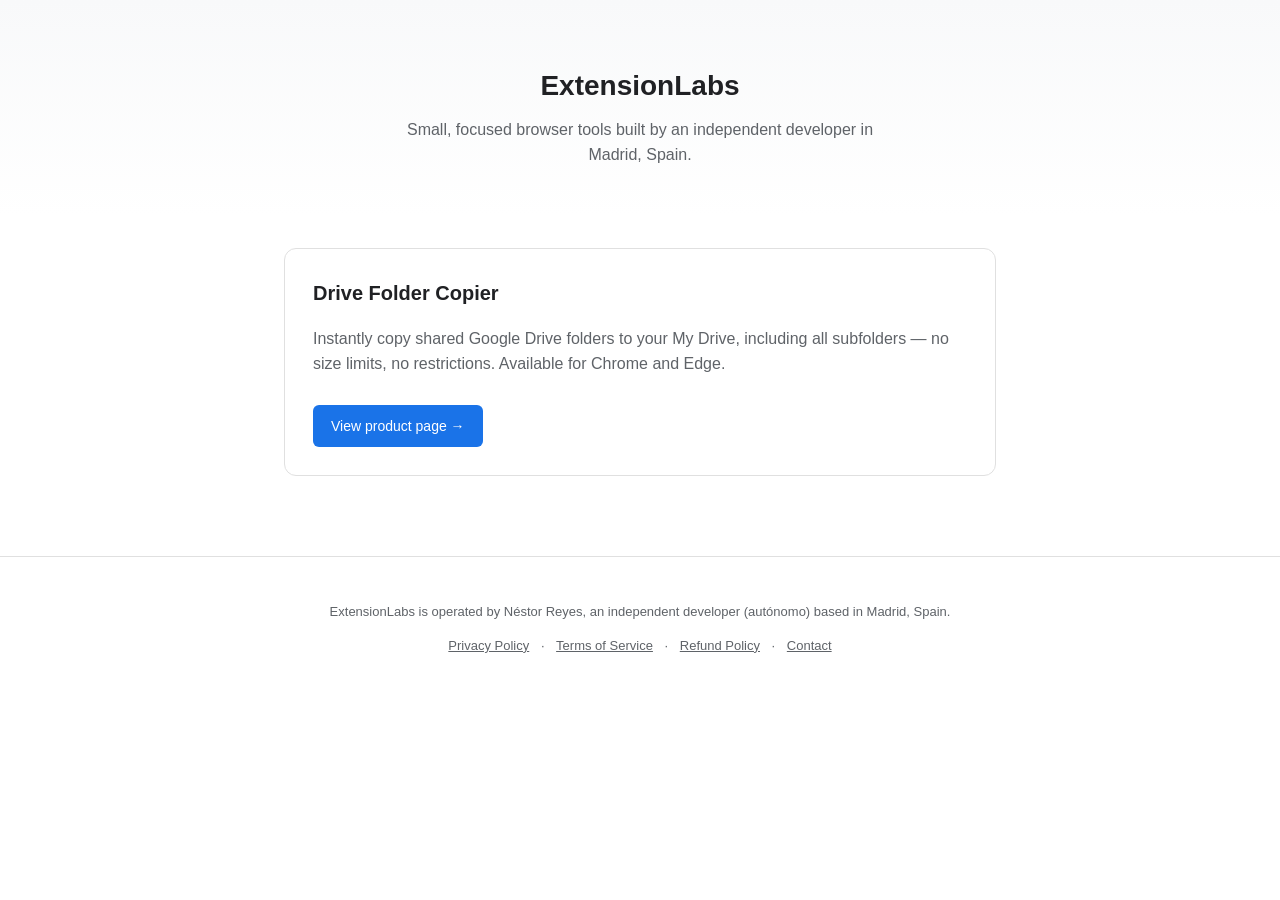
==== index.html @ 6da1bec6 "Paginas legales de extension Drive Folder Copier" ====
<!DOCTYPE html>
<html lang="en">
<head>
<meta charset="UTF-8" />
<meta name="viewport" content="width=device-width, initial-scale=1.0" />
<title>ExtensionLabs — Browser tools that just work</title>
<style>
  :root { --blue:#1a73e8; --text:#202124; --muted:#5f6368; --border:#e0e0e0; }
  * { box-sizing: border-box; }
  body { font-family: "Google Sans", Roboto, Arial, sans-serif; color: var(--text); margin: 0; line-height: 1.6; }
  header { padding: 64px 24px 48px; text-align: center; background: linear-gradient(180deg, #f8f9fa, #fff); }
  header h1 { font-size: 28px; margin: 0 0 8px; }
  header p { color: var(--muted); font-size: 16px; max-width: 480px; margin: 0 auto; }
  main { max-width: 760px; margin: 0 auto; padding: 0 24px 80px; }
  .product-card { border: 1px solid var(--border); border-radius: 12px; padding: 28px; margin-top: 32px; }
  .product-card h2 { margin-top: 0; font-size: 20px; }
  .product-card p { color: var(--muted); }
  .product-card a.cta { display: inline-block; margin-top: 12px; background: var(--blue); color: #fff; text-decoration: none; padding: 10px 18px; border-radius: 6px; font-size: 14px; }
  footer { border-top: 1px solid var(--border); padding: 32px 24px; text-align: center; font-size: 13px; color: var(--muted); }
  footer a { color: var(--muted); margin: 0 8px; }
</style>
</head>
<body>
  <header>
    <h1>ExtensionLabs</h1>
    <p>Small, focused browser tools built by an independent developer in Madrid, Spain.</p>
  </header>
  <main>
    <div class="product-card">
      <h2>Drive Folder Copier</h2>
      <p>Instantly copy shared Google Drive folders to your My Drive, including all subfolders — no size limits, no restrictions. Available for Chrome and Edge.</p>
      <a class="cta" href="/drive-folder-copier/">View product page →</a>
    </div>
  </main>
  <footer>
    <p>ExtensionLabs is operated by Néstor Reyes, an independent developer (autónomo) based in Madrid, Spain.</p>
    <p>
      <a href="/drive-folder-copier/privacy">Privacy Policy</a> ·
      <a href="/drive-folder-copier/terms">Terms of Service</a> ·
      <a href="/drive-folder-copier/refunds">Refund Policy</a> ·
      <a href="mailto:support@extensionlabs.online">Contact</a>
    </p>
  </footer>
</body>
</html>
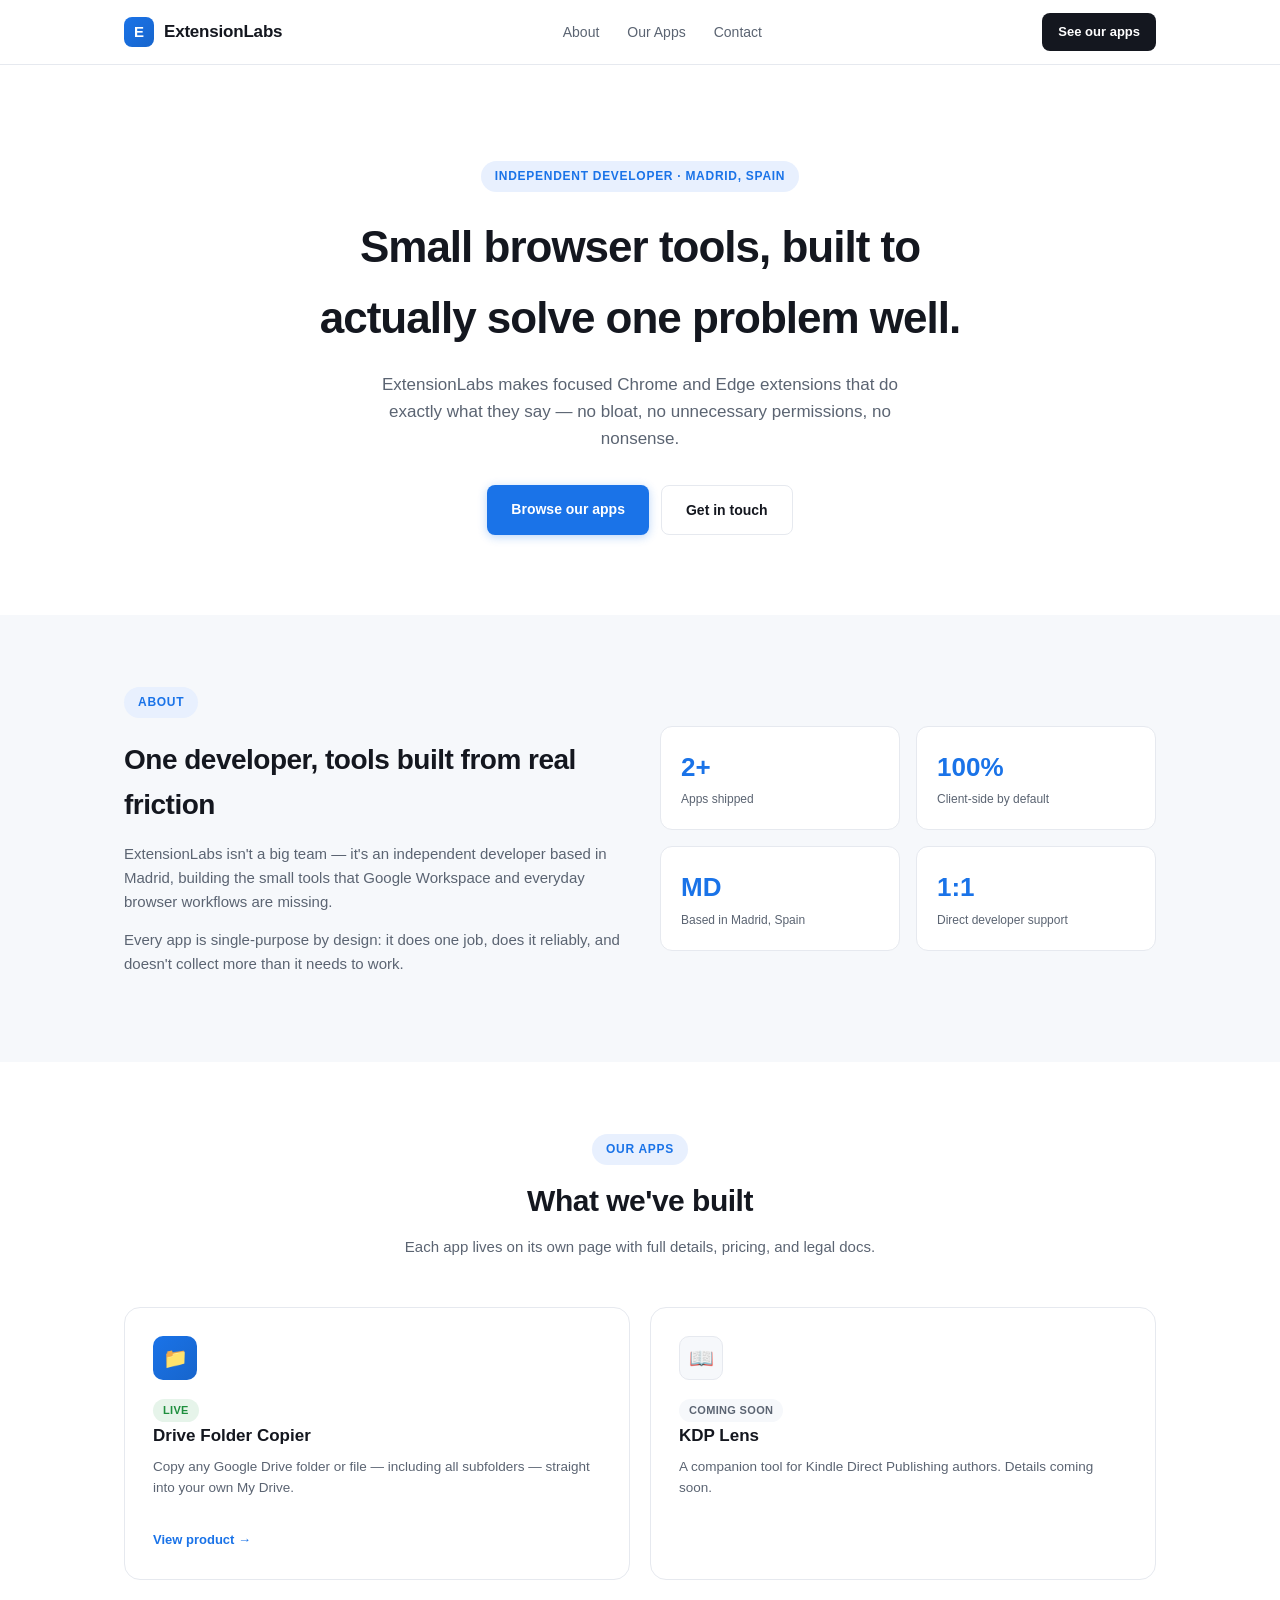
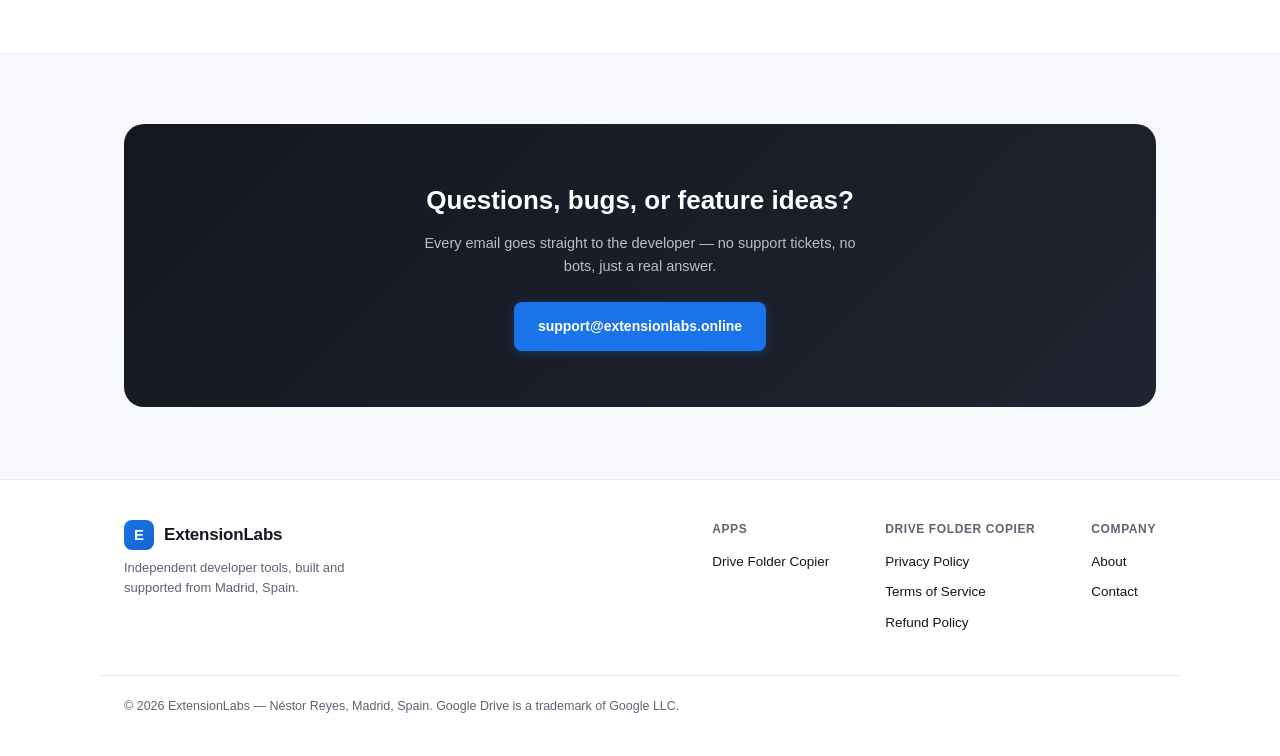
==== commit a532a3aa: "Version actualizada de la pagina web" ====
--- a/index.html
+++ b/index.html
@@ -3,43 +3,242 @@
 <head>
 <meta charset="UTF-8" />
 <meta name="viewport" content="width=device-width, initial-scale=1.0" />
-<title>ExtensionLabs — Browser tools that just work</title>
+<title>ExtensionLabs — Small tools, done right</title>
+<meta name="description" content="ExtensionLabs builds small, focused browser extensions and tools by an independent developer in Madrid, Spain." />
 <style>
-  :root { --blue:#1a73e8; --text:#202124; --muted:#5f6368; --border:#e0e0e0; }
-  * { box-sizing: border-box; }
-  body { font-family: "Google Sans", Roboto, Arial, sans-serif; color: var(--text); margin: 0; line-height: 1.6; }
-  header { padding: 64px 24px 48px; text-align: center; background: linear-gradient(180deg, #f8f9fa, #fff); }
-  header h1 { font-size: 28px; margin: 0 0 8px; }
-  header p { color: var(--muted); font-size: 16px; max-width: 480px; margin: 0 auto; }
-  main { max-width: 760px; margin: 0 auto; padding: 0 24px 80px; }
-  .product-card { border: 1px solid var(--border); border-radius: 12px; padding: 28px; margin-top: 32px; }
-  .product-card h2 { margin-top: 0; font-size: 20px; }
-  .product-card p { color: var(--muted); }
-  .product-card a.cta { display: inline-block; margin-top: 12px; background: var(--blue); color: #fff; text-decoration: none; padding: 10px 18px; border-radius: 6px; font-size: 14px; }
-  footer { border-top: 1px solid var(--border); padding: 32px 24px; text-align: center; font-size: 13px; color: var(--muted); }
-  footer a { color: var(--muted); margin: 0 8px; }
+  :root {
+    --blue: #1a73e8;
+    --blue-dark: #1765cc;
+    --ink: #14171f;
+    --muted: #5b6472;
+    --bg: #ffffff;
+    --bg-soft: #f6f8fb;
+    --border: #e6e9ef;
+  }
+  * { box-sizing: border-box; margin: 0; padding: 0; }
+  html { scroll-behavior: smooth; }
+  body {
+    font-family: "Google Sans", Roboto, Arial, sans-serif;
+    color: var(--ink);
+    background: var(--bg);
+    line-height: 1.6;
+  }
+  a { color: inherit; text-decoration: none; }
+  .wrap { max-width: 1080px; margin: 0 auto; padding: 0 24px; }
+
+  /* NAV */
+  nav {
+    position: sticky; top: 0; z-index: 20;
+    background: rgba(255,255,255,0.9);
+    backdrop-filter: blur(8px);
+    border-bottom: 1px solid var(--border);
+  }
+  nav .wrap { display: flex; align-items: center; justify-content: space-between; height: 64px; }
+  .brand { display: flex; align-items: center; gap: 10px; font-weight: 700; font-size: 17px; letter-spacing: -0.2px; }
+  .brand .mark {
+    width: 30px; height: 30px; border-radius: 8px;
+    background: linear-gradient(135deg, var(--blue), var(--blue-dark));
+    display: flex; align-items: center; justify-content: center;
+    color: #fff; font-size: 15px; font-weight: 800;
+  }
+  .nav-links { display: flex; gap: 28px; font-size: 14px; font-weight: 500; color: var(--muted); }
+  .nav-links a:hover { color: var(--ink); }
+  .nav-cta {
+    background: var(--ink); color: #fff; padding: 9px 16px; border-radius: 8px; font-size: 13px; font-weight: 600;
+  }
+
+  /* HERO */
+  .hero { padding: 96px 0 80px; text-align: center; }
+  .eyebrow {
+    display: inline-block; font-size: 12px; font-weight: 700; letter-spacing: 0.06em;
+    text-transform: uppercase; color: var(--blue); background: #e8f0fe;
+    padding: 6px 14px; border-radius: 999px; margin-bottom: 20px;
+  }
+  .hero h1 { font-size: 44px; font-weight: 800; letter-spacing: -1px; max-width: 680px; margin: 0 auto 18px; }
+  .hero p { font-size: 17px; color: var(--muted); max-width: 520px; margin: 0 auto 32px; }
+  .hero-ctas { display: flex; gap: 12px; justify-content: center; }
+  .btn-primary {
+    background: var(--blue); color: #fff; padding: 13px 24px; border-radius: 8px; font-weight: 600; font-size: 14px;
+    box-shadow: 0 2px 10px rgba(26,115,232,0.3);
+  }
+  .btn-secondary {
+    background: #fff; color: var(--ink); border: 1px solid var(--border); padding: 13px 24px; border-radius: 8px; font-weight: 600; font-size: 14px;
+  }
+
+  /* SECTION HEADER */
+  .section { padding: 72px 0; }
+  .section.soft { background: var(--bg-soft); }
+  .section-head { text-align: center; max-width: 560px; margin: 0 auto 48px; }
+  .section-head .eyebrow { margin-bottom: 12px; }
+  .section-head h2 { font-size: 30px; font-weight: 800; letter-spacing: -0.5px; margin-bottom: 10px; }
+  .section-head p { color: var(--muted); font-size: 15px; }
+
+  /* ABOUT */
+  .about-grid { display: grid; grid-template-columns: 1fr 1fr; gap: 40px; align-items: center; }
+  .about-grid h2 { font-size: 28px; font-weight: 800; letter-spacing: -0.5px; margin-bottom: 14px; }
+  .about-grid p { color: var(--muted); font-size: 15px; margin-bottom: 14px; }
+  .about-stats { display: grid; grid-template-columns: 1fr 1fr; gap: 16px; }
+  .stat { background: #fff; border: 1px solid var(--border); border-radius: 12px; padding: 20px; }
+  .stat .num { font-size: 26px; font-weight: 800; color: var(--blue); }
+  .stat .label { font-size: 12px; color: var(--muted); margin-top: 2px; }
+
+  /* APPS GRID */
+  .apps-grid { display: grid; grid-template-columns: repeat(2, 1fr); gap: 20px; }
+  .app-card {
+    background: #fff; border: 1px solid var(--border); border-radius: 16px; padding: 28px;
+    transition: box-shadow 0.15s ease, transform 0.15s ease;
+  }
+  .app-card:hover { box-shadow: 0 8px 24px rgba(20,23,31,0.08); transform: translateY(-2px); }
+  .app-icon {
+    width: 44px; height: 44px; border-radius: 10px; display: flex; align-items: center; justify-content: center;
+    font-size: 20px; margin-bottom: 16px;
+  }
+  .app-card.live .app-icon { background: linear-gradient(135deg, var(--blue), var(--blue-dark)); color: #fff; }
+  .app-card.soon .app-icon { background: var(--bg-soft); color: var(--muted); border: 1px solid var(--border); }
+  .app-card h3 { font-size: 17px; font-weight: 700; margin-bottom: 6px; }
+  .app-card p { color: var(--muted); font-size: 13.5px; margin-bottom: 16px; min-height: 44px; }
+  .app-card .tag {
+    display: inline-block; font-size: 11px; font-weight: 700; padding: 3px 10px; border-radius: 999px; letter-spacing: 0.03em;
+  }
+  .app-card.live .tag { background: #e6f4ea; color: #1e8e3e; }
+  .app-card.soon .tag { background: var(--bg-soft); color: var(--muted); }
+  .app-card .link { display: inline-block; margin-top: 14px; font-size: 13px; font-weight: 600; color: var(--blue); }
+
+  /* CONTACT */
+  .contact-box {
+    background: linear-gradient(135deg, var(--ink), #1f2430);
+    border-radius: 20px; padding: 56px 40px; text-align: center; color: #fff;
+  }
+  .contact-box h2 { font-size: 26px; font-weight: 800; margin-bottom: 10px; }
+  .contact-box p { color: #b9bfca; max-width: 440px; margin: 0 auto 24px; font-size: 14.5px; }
+  .contact-box .btn-primary { display: inline-block; }
+
+  /* FOOTER */
+  footer { border-top: 1px solid var(--border); padding: 40px 0; }
+  .footer-grid { display: flex; justify-content: space-between; align-items: flex-start; flex-wrap: wrap; gap: 24px; }
+  .footer-brand .brand { margin-bottom: 8px; }
+  .footer-brand p { color: var(--muted); font-size: 13px; max-width: 280px; }
+  .footer-cols { display: flex; gap: 56px; }
+  .footer-col h4 { font-size: 12px; text-transform: uppercase; letter-spacing: 0.05em; color: var(--muted); margin-bottom: 12px; }
+  .footer-col a { display: block; font-size: 13.5px; color: var(--ink); margin-bottom: 9px; }
+  .footer-col a:hover { color: var(--blue); }
+  .footer-bottom { margin-top: 32px; padding-top: 20px; border-top: 1px solid var(--border); font-size: 12.5px; color: var(--muted); }
+
+  @media (max-width: 720px) {
+    .hero h1 { font-size: 32px; }
+    .about-grid, .apps-grid { grid-template-columns: 1fr; }
+    .nav-links { display: none; }
+    .footer-grid { flex-direction: column; }
+    .footer-cols { gap: 32px; }
+  }
 </style>
 </head>
 <body>
-  <header>
-    <h1>ExtensionLabs</h1>
-    <p>Small, focused browser tools built by an independent developer in Madrid, Spain.</p>
-  </header>
-  <main>
-    <div class="product-card">
-      <h2>Drive Folder Copier</h2>
-      <p>Instantly copy shared Google Drive folders to your My Drive, including all subfolders — no size limits, no restrictions. Available for Chrome and Edge.</p>
-      <a class="cta" href="/drive-folder-copier/">View product page →</a>
-    </div>
-  </main>
-  <footer>
-    <p>ExtensionLabs is operated by Néstor Reyes, an independent developer (autónomo) based in Madrid, Spain.</p>
-    <p>
-      <a href="/drive-folder-copier/privacy">Privacy Policy</a> ·
-      <a href="/drive-folder-copier/terms">Terms of Service</a> ·
-      <a href="/drive-folder-copier/refunds">Refund Policy</a> ·
-      <a href="mailto:support@extensionlabs.online">Contact</a>
-    </p>
-  </footer>
+
+<nav>
+  <div class="wrap">
+    <a class="brand" href="/"><span class="mark">E</span>ExtensionLabs</a>
+    <div class="nav-links">
+      <a href="#about">About</a>
+      <a href="#apps">Our Apps</a>
+      <a href="#contact">Contact</a>
+    </div>
+    <a class="nav-cta" href="#apps">See our apps</a>
+  </div>
+</nav>
+
+<section class="hero">
+  <div class="wrap">
+    <span class="eyebrow">Independent developer · Madrid, Spain</span>
+    <h1>Small browser tools, built to actually solve one problem well.</h1>
+    <p>ExtensionLabs makes focused Chrome and Edge extensions that do exactly what they say — no bloat, no unnecessary permissions, no nonsense.</p>
+    <div class="hero-ctas">
+      <a class="btn-primary" href="#apps">Browse our apps</a>
+      <a class="btn-secondary" href="#contact">Get in touch</a>
+    </div>
+  </div>
+</section>
+
+<section class="section soft" id="about">
+  <div class="wrap about-grid">
+    <div>
+      <span class="eyebrow">About</span>
+      <h2>One developer, tools built from real friction</h2>
+      <p>ExtensionLabs isn't a big team — it's an independent developer based in Madrid, building the small tools that Google Workspace and everyday browser workflows are missing.</p>
+      <p>Every app is single-purpose by design: it does one job, does it reliably, and doesn't collect more than it needs to work.</p>
+    </div>
+    <div class="about-stats">
+      <div class="stat"><div class="num">2+</div><div class="label">Apps shipped</div></div>
+      <div class="stat"><div class="num">100%</div><div class="label">Client-side by default</div></div>
+      <div class="stat"><div class="num">MD</div><div class="label">Based in Madrid, Spain</div></div>
+      <div class="stat"><div class="num">1:1</div><div class="label">Direct developer support</div></div>
+    </div>
+  </div>
+</section>
+
+<section class="section" id="apps">
+  <div class="wrap">
+    <div class="section-head">
+      <span class="eyebrow">Our Apps</span>
+      <h2>What we've built</h2>
+      <p>Each app lives on its own page with full details, pricing, and legal docs.</p>
+    </div>
+    <div class="apps-grid">
+      <a class="app-card live" href="/drive-folder-copier/">
+        <div class="app-icon">📁</div>
+        <span class="tag">LIVE</span>
+        <h3>Drive Folder Copier</h3>
+        <p>Copy any Google Drive folder or file — including all subfolders — straight into your own My Drive.</p>
+        <span class="link">View product →</span>
+      </a>
+      <div class="app-card soon">
+        <div class="app-icon">📖</div>
+        <span class="tag">COMING SOON</span>
+        <h3>KDP Lens</h3>
+        <p>A companion tool for Kindle Direct Publishing authors. Details coming soon.</p>
+      </div>
+    </div>
+  </div>
+</section>
+
+<section class="section soft" id="contact">
+  <div class="wrap">
+    <div class="contact-box">
+      <h2>Questions, bugs, or feature ideas?</h2>
+      <p>Every email goes straight to the developer — no support tickets, no bots, just a real answer.</p>
+      <a class="btn-primary" href="mailto:support@extensionlabs.online">support@extensionlabs.online</a>
+    </div>
+  </div>
+</section>
+
+<footer>
+  <div class="wrap footer-grid">
+    <div class="footer-brand">
+      <a class="brand" href="/"><span class="mark">E</span>ExtensionLabs</a>
+      <p>Independent developer tools, built and supported from Madrid, Spain.</p>
+    </div>
+    <div class="footer-cols">
+      <div class="footer-col">
+        <h4>Apps</h4>
+        <a href="/drive-folder-copier/">Drive Folder Copier</a>
+      </div>
+      <div class="footer-col">
+        <h4>Drive Folder Copier</h4>
+        <a href="/drive-folder-copier/legal-pages/privacy.html">Privacy Policy</a>
+        <a href="/drive-folder-copier/legal-pages/terms.html">Terms of Service</a>
+        <a href="/drive-folder-copier/legal-pages/refunds.html">Refund Policy</a>
+      </div>
+      <div class="footer-col">
+        <h4>Company</h4>
+        <a href="#about">About</a>
+        <a href="mailto:support@extensionlabs.online">Contact</a>
+      </div>
+    </div>
+  </div>
+  <div class="wrap footer-bottom">
+    © 2026 ExtensionLabs — Néstor Reyes, Madrid, Spain. Google Drive is a trademark of Google LLC.
+  </div>
+</footer>
+
 </body>
 </html>
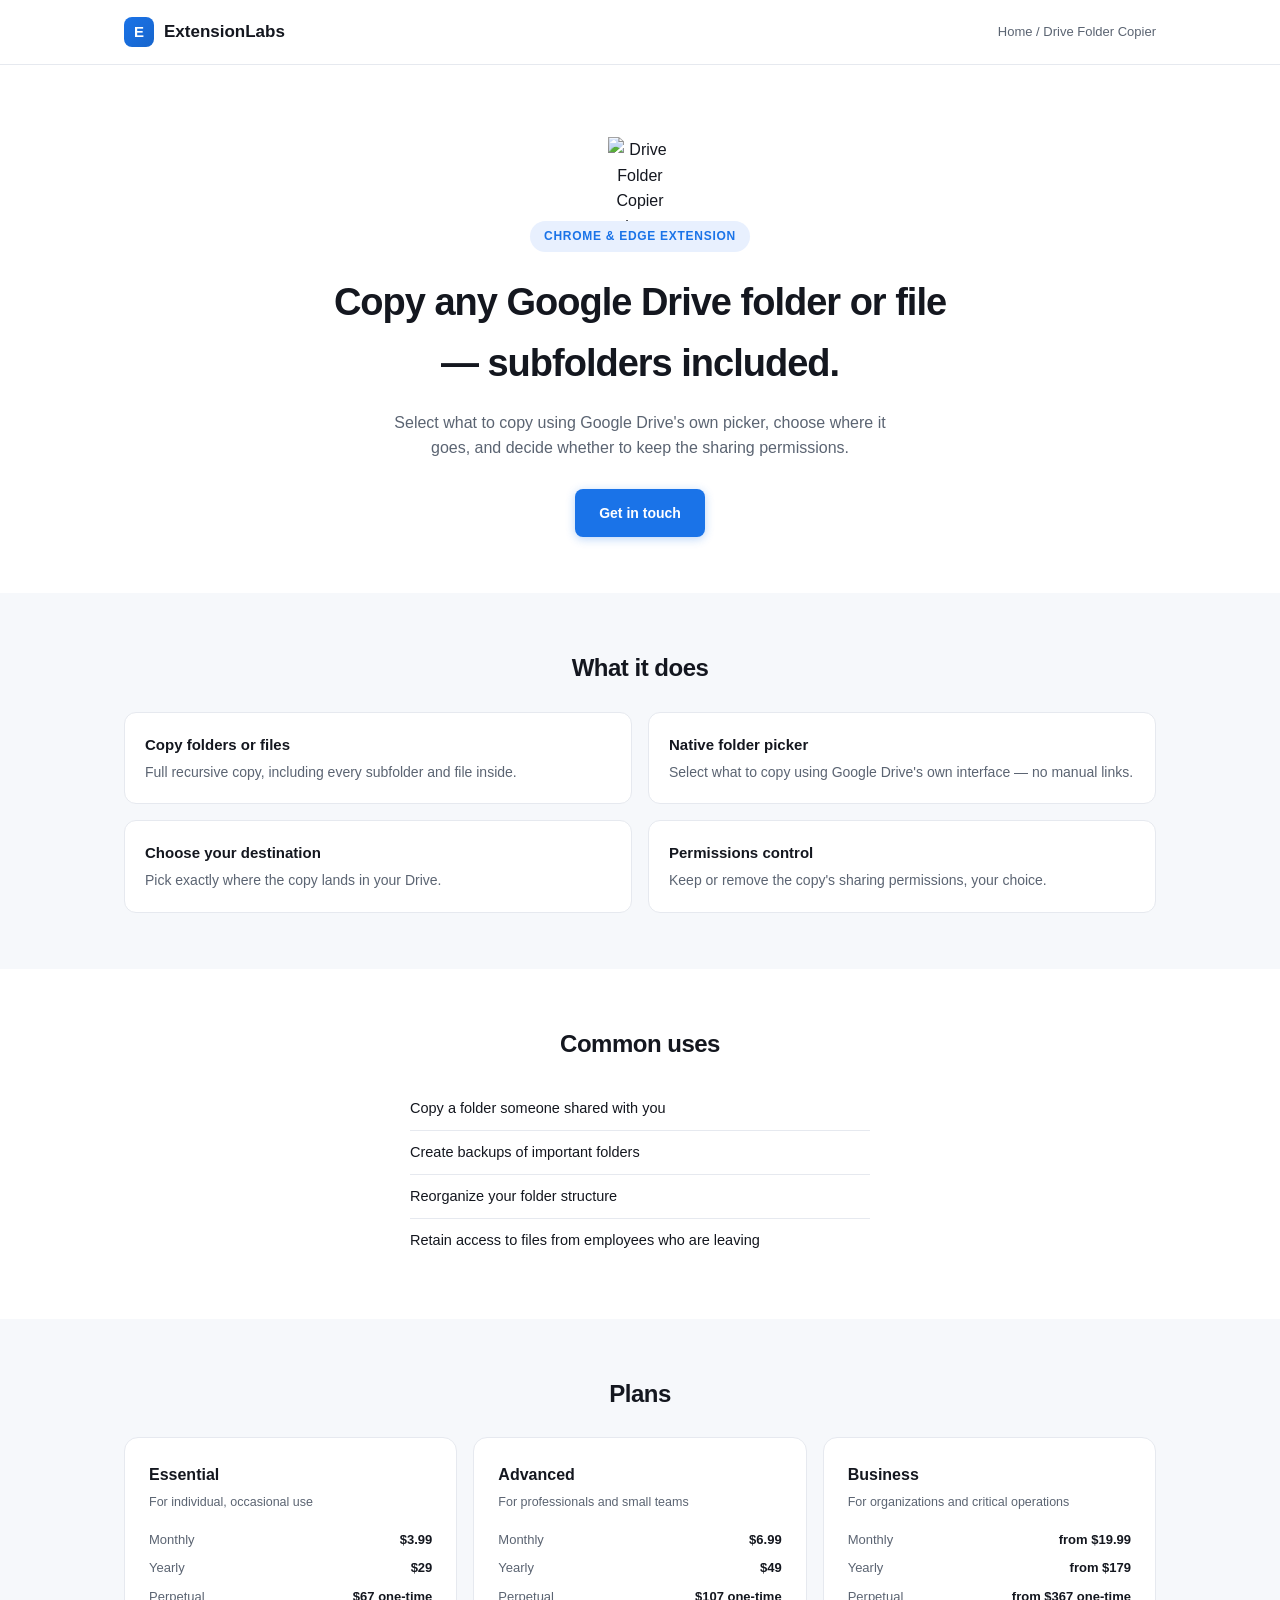
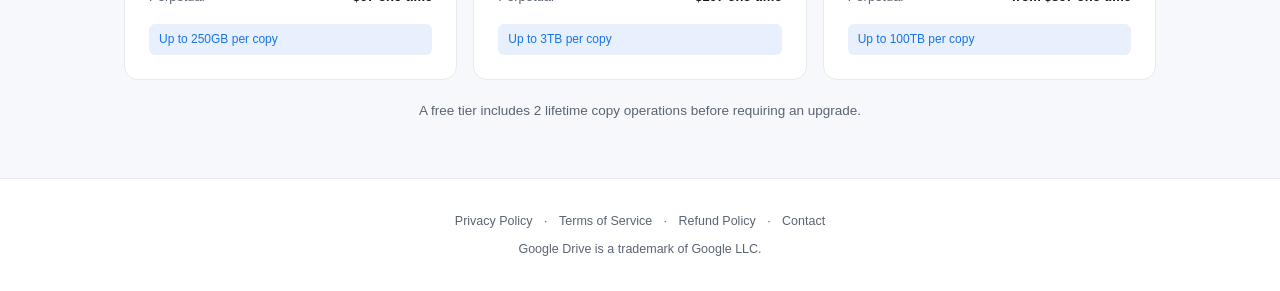
==== commit a0a840b3: "Add files via upload" ====
--- a/index.html
+++ b/index.html
@@ -3,134 +3,51 @@
 <head>
 <meta charset="UTF-8" />
 <meta name="viewport" content="width=device-width, initial-scale=1.0" />
-<title>ExtensionLabs — Small tools, done right</title>
-<meta name="description" content="ExtensionLabs builds small, focused browser extensions and tools by an independent developer in Madrid, Spain." />
+<title>Drive Folder Copier — ExtensionLabs</title>
+<meta name="description" content="Copy any Google Drive folder or file, including all subfolders, directly into your own My Drive." />
+<link rel="icon" type="image/png" href="https://res.cloudinary.com/dbzl75u3h/image/upload/v1786389862/icon512_z0b4hg.png" />
 <style>
-  :root {
-    --blue: #1a73e8;
-    --blue-dark: #1765cc;
-    --ink: #14171f;
-    --muted: #5b6472;
-    --bg: #ffffff;
-    --bg-soft: #f6f8fb;
-    --border: #e6e9ef;
-  }
+  :root { --blue:#1a73e8; --blue-dark:#1765cc; --ink:#14171f; --muted:#5b6472; --bg:#fff; --bg-soft:#f6f8fb; --border:#e6e9ef; }
   * { box-sizing: border-box; margin: 0; padding: 0; }
-  html { scroll-behavior: smooth; }
-  body {
-    font-family: "Google Sans", Roboto, Arial, sans-serif;
-    color: var(--ink);
-    background: var(--bg);
-    line-height: 1.6;
-  }
+  body { font-family: "Google Sans", Roboto, Arial, sans-serif; color: var(--ink); line-height: 1.6; }
   a { color: inherit; text-decoration: none; }
   .wrap { max-width: 1080px; margin: 0 auto; padding: 0 24px; }
-
-  /* NAV */
-  nav {
-    position: sticky; top: 0; z-index: 20;
-    background: rgba(255,255,255,0.9);
-    backdrop-filter: blur(8px);
-    border-bottom: 1px solid var(--border);
-  }
+  nav { position: sticky; top: 0; z-index: 20; background: rgba(255,255,255,0.92); backdrop-filter: blur(8px); border-bottom: 1px solid var(--border); }
   nav .wrap { display: flex; align-items: center; justify-content: space-between; height: 64px; }
-  .brand { display: flex; align-items: center; gap: 10px; font-weight: 700; font-size: 17px; letter-spacing: -0.2px; }
-  .brand .mark {
-    width: 30px; height: 30px; border-radius: 8px;
-    background: linear-gradient(135deg, var(--blue), var(--blue-dark));
-    display: flex; align-items: center; justify-content: center;
-    color: #fff; font-size: 15px; font-weight: 800;
-  }
-  .nav-links { display: flex; gap: 28px; font-size: 14px; font-weight: 500; color: var(--muted); }
-  .nav-links a:hover { color: var(--ink); }
-  .nav-cta {
-    background: var(--ink); color: #fff; padding: 9px 16px; border-radius: 8px; font-size: 13px; font-weight: 600;
-  }
-
-  /* HERO */
-  .hero { padding: 96px 0 80px; text-align: center; }
-  .eyebrow {
-    display: inline-block; font-size: 12px; font-weight: 700; letter-spacing: 0.06em;
-    text-transform: uppercase; color: var(--blue); background: #e8f0fe;
-    padding: 6px 14px; border-radius: 999px; margin-bottom: 20px;
-  }
-  .hero h1 { font-size: 44px; font-weight: 800; letter-spacing: -1px; max-width: 680px; margin: 0 auto 18px; }
-  .hero p { font-size: 17px; color: var(--muted); max-width: 520px; margin: 0 auto 32px; }
-  .hero-ctas { display: flex; gap: 12px; justify-content: center; }
-  .btn-primary {
-    background: var(--blue); color: #fff; padding: 13px 24px; border-radius: 8px; font-weight: 600; font-size: 14px;
-    box-shadow: 0 2px 10px rgba(26,115,232,0.3);
-  }
-  .btn-secondary {
-    background: #fff; color: var(--ink); border: 1px solid var(--border); padding: 13px 24px; border-radius: 8px; font-weight: 600; font-size: 14px;
-  }
-
-  /* SECTION HEADER */
-  .section { padding: 72px 0; }
+  .brand { display: flex; align-items: center; gap: 10px; font-weight: 700; font-size: 17px; }
+  .brand .mark { width: 30px; height: 30px; border-radius: 8px; background: linear-gradient(135deg, var(--blue), var(--blue-dark)); display: flex; align-items: center; justify-content: center; color: #fff; font-size: 15px; font-weight: 800; }
+  .crumb { font-size: 13px; color: var(--muted); }
+  .hero { padding: 72px 0 56px; text-align: center; }
+  .hero-icon { width: 64px; height: 64px; margin: 0 auto 20px; }
+  .hero-icon img { width: 100%; height: 100%; object-fit: contain; }
+  .eyebrow { display: inline-block; font-size: 12px; font-weight: 700; letter-spacing: 0.06em; text-transform: uppercase; color: var(--blue); background: #e8f0fe; padding: 6px 14px; border-radius: 999px; margin-bottom: 20px; }
+  .hero h1 { font-size: 38px; font-weight: 800; letter-spacing: -1px; max-width: 620px; margin: 0 auto 16px; }
+  .hero p { font-size: 16px; color: var(--muted); max-width: 500px; margin: 0 auto 28px; }
+  .btn-primary { background: var(--blue); color: #fff; padding: 13px 24px; border-radius: 8px; font-weight: 600; font-size: 14px; display: inline-block; box-shadow: 0 2px 10px rgba(26,115,232,0.3); }
+  .section { padding: 56px 0; }
   .section.soft { background: var(--bg-soft); }
-  .section-head { text-align: center; max-width: 560px; margin: 0 auto 48px; }
-  .section-head .eyebrow { margin-bottom: 12px; }
-  .section-head h2 { font-size: 30px; font-weight: 800; letter-spacing: -0.5px; margin-bottom: 10px; }
-  .section-head p { color: var(--muted); font-size: 15px; }
-
-  /* ABOUT */
-  .about-grid { display: grid; grid-template-columns: 1fr 1fr; gap: 40px; align-items: center; }
-  .about-grid h2 { font-size: 28px; font-weight: 800; letter-spacing: -0.5px; margin-bottom: 14px; }
-  .about-grid p { color: var(--muted); font-size: 15px; margin-bottom: 14px; }
-  .about-stats { display: grid; grid-template-columns: 1fr 1fr; gap: 16px; }
-  .stat { background: #fff; border: 1px solid var(--border); border-radius: 12px; padding: 20px; }
-  .stat .num { font-size: 26px; font-weight: 800; color: var(--blue); }
-  .stat .label { font-size: 12px; color: var(--muted); margin-top: 2px; }
-
-  /* APPS GRID */
-  .apps-grid { display: grid; grid-template-columns: repeat(2, 1fr); gap: 20px; }
-  .app-card {
-    background: #fff; border: 1px solid var(--border); border-radius: 16px; padding: 28px;
-    transition: box-shadow 0.15s ease, transform 0.15s ease;
-  }
-  .app-card:hover { box-shadow: 0 8px 24px rgba(20,23,31,0.08); transform: translateY(-2px); }
-  .app-icon {
-    width: 44px; height: 44px; border-radius: 10px; display: flex; align-items: center; justify-content: center;
-    font-size: 20px; margin-bottom: 16px;
-  }
-  .app-card.live .app-icon { background: linear-gradient(135deg, var(--blue), var(--blue-dark)); color: #fff; }
-  .app-card.soon .app-icon { background: var(--bg-soft); color: var(--muted); border: 1px solid var(--border); }
-  .app-card h3 { font-size: 17px; font-weight: 700; margin-bottom: 6px; }
-  .app-card p { color: var(--muted); font-size: 13.5px; margin-bottom: 16px; min-height: 44px; }
-  .app-card .tag {
-    display: inline-block; font-size: 11px; font-weight: 700; padding: 3px 10px; border-radius: 999px; letter-spacing: 0.03em;
-  }
-  .app-card.live .tag { background: #e6f4ea; color: #1e8e3e; }
-  .app-card.soon .tag { background: var(--bg-soft); color: var(--muted); }
-  .app-card .link { display: inline-block; margin-top: 14px; font-size: 13px; font-weight: 600; color: var(--blue); }
-
-  /* CONTACT */
-  .contact-box {
-    background: linear-gradient(135deg, var(--ink), #1f2430);
-    border-radius: 20px; padding: 56px 40px; text-align: center; color: #fff;
-  }
-  .contact-box h2 { font-size: 26px; font-weight: 800; margin-bottom: 10px; }
-  .contact-box p { color: #b9bfca; max-width: 440px; margin: 0 auto 24px; font-size: 14.5px; }
-  .contact-box .btn-primary { display: inline-block; }
-
-  /* FOOTER */
-  footer { border-top: 1px solid var(--border); padding: 40px 0; }
-  .footer-grid { display: flex; justify-content: space-between; align-items: flex-start; flex-wrap: wrap; gap: 24px; }
-  .footer-brand .brand { margin-bottom: 8px; }
-  .footer-brand p { color: var(--muted); font-size: 13px; max-width: 280px; }
-  .footer-cols { display: flex; gap: 56px; }
-  .footer-col h4 { font-size: 12px; text-transform: uppercase; letter-spacing: 0.05em; color: var(--muted); margin-bottom: 12px; }
-  .footer-col a { display: block; font-size: 13.5px; color: var(--ink); margin-bottom: 9px; }
-  .footer-col a:hover { color: var(--blue); }
-  .footer-bottom { margin-top: 32px; padding-top: 20px; border-top: 1px solid var(--border); font-size: 12.5px; color: var(--muted); }
-
-  @media (max-width: 720px) {
-    .hero h1 { font-size: 32px; }
-    .about-grid, .apps-grid { grid-template-columns: 1fr; }
-    .nav-links { display: none; }
-    .footer-grid { flex-direction: column; }
-    .footer-cols { gap: 32px; }
-  }
+  .section h2 { font-size: 24px; font-weight: 800; letter-spacing: -0.5px; margin-bottom: 24px; text-align: center; }
+  .feature-grid { display: grid; grid-template-columns: repeat(2, 1fr); gap: 16px; }
+  .feature { background: #fff; border: 1px solid var(--border); border-radius: 12px; padding: 20px; font-size: 14px; }
+  .feature strong { display: block; margin-bottom: 4px; font-size: 15px; }
+  .feature span { color: var(--muted); }
+  .use-list { max-width: 460px; margin: 0 auto; list-style: none; }
+  .use-list li { padding: 10px 0; border-bottom: 1px solid var(--border); font-size: 14.5px; }
+  .use-list li:last-child { border-bottom: none; }
+  .plans { display: grid; grid-template-columns: repeat(3, 1fr); gap: 16px; }
+  .plan { background: #fff; border: 1px solid var(--border); border-radius: 14px; padding: 24px; }
+  .plan h3 { font-size: 16px; font-weight: 700; margin-bottom: 4px; }
+  .plan .who { font-size: 12.5px; color: var(--muted); margin-bottom: 14px; }
+  .plan .prices { font-size: 13px; margin-bottom: 12px; }
+  .plan .prices div { padding: 4px 0; display: flex; justify-content: space-between; }
+  .plan .prices span:first-child { color: var(--muted); }
+  .plan .prices span:last-child { font-weight: 600; }
+  .plan .limit { font-size: 12px; color: var(--blue); background: #e8f0fe; padding: 6px 10px; border-radius: 6px; }
+  .free-note { text-align: center; font-size: 13.5px; color: var(--muted); margin-top: 20px; }
+  footer { border-top: 1px solid var(--border); padding: 32px 0; text-align: center; font-size: 12.5px; color: var(--muted); }
+  footer a { color: var(--muted); margin: 0 8px; }
+  footer a:hover { color: var(--blue); }
+  @media (max-width: 720px) { .feature-grid, .plans { grid-template-columns: 1fr; } .hero h1 { font-size: 28px; } }
 </style>
 </head>
 <body>
@@ -138,106 +55,91 @@
 <nav>
   <div class="wrap">
     <a class="brand" href="/"><span class="mark">E</span>ExtensionLabs</a>
-    <div class="nav-links">
-      <a href="#about">About</a>
-      <a href="#apps">Our Apps</a>
-      <a href="#contact">Contact</a>
-    </div>
-    <a class="nav-cta" href="#apps">See our apps</a>
+    <span class="crumb"><a href="/">Home</a> / Drive Folder Copier</span>
   </div>
 </nav>
 
 <section class="hero">
   <div class="wrap">
-    <span class="eyebrow">Independent developer · Madrid, Spain</span>
-    <h1>Small browser tools, built to actually solve one problem well.</h1>
-    <p>ExtensionLabs makes focused Chrome and Edge extensions that do exactly what they say — no bloat, no unnecessary permissions, no nonsense.</p>
-    <div class="hero-ctas">
-      <a class="btn-primary" href="#apps">Browse our apps</a>
-      <a class="btn-secondary" href="#contact">Get in touch</a>
+    <div class="hero-icon"><img src="https://res.cloudinary.com/dbzl75u3h/image/upload/v1786389862/icon512_z0b4hg.png" alt="Drive Folder Copier icon" /></div>
+    <span class="eyebrow">Chrome & Edge extension</span>
+    <h1>Copy any Google Drive folder or file — subfolders included.</h1>
+    <p>Select what to copy using Google Drive's own picker, choose where it goes, and decide whether to keep the sharing permissions.</p>
+    <a class="btn-primary" href="mailto:support@extensionlabs.online">Get in touch</a>
+  </div>
+</section>
+
+<section class="section soft">
+  <div class="wrap">
+    <h2>What it does</h2>
+    <div class="feature-grid">
+      <div class="feature"><strong>Copy folders or files</strong><span>Full recursive copy, including every subfolder and file inside.</span></div>
+      <div class="feature"><strong>Native folder picker</strong><span>Select what to copy using Google Drive's own interface — no manual links.</span></div>
+      <div class="feature"><strong>Choose your destination</strong><span>Pick exactly where the copy lands in your Drive.</span></div>
+      <div class="feature"><strong>Permissions control</strong><span>Keep or remove the copy's sharing permissions, your choice.</span></div>
     </div>
   </div>
 </section>
 
-<section class="section soft" id="about">
-  <div class="wrap about-grid">
-    <div>
-      <span class="eyebrow">About</span>
-      <h2>One developer, tools built from real friction</h2>
-      <p>ExtensionLabs isn't a big team — it's an independent developer based in Madrid, building the small tools that Google Workspace and everyday browser workflows are missing.</p>
-      <p>Every app is single-purpose by design: it does one job, does it reliably, and doesn't collect more than it needs to work.</p>
-    </div>
-    <div class="about-stats">
-      <div class="stat"><div class="num">2+</div><div class="label">Apps shipped</div></div>
-      <div class="stat"><div class="num">100%</div><div class="label">Client-side by default</div></div>
-      <div class="stat"><div class="num">MD</div><div class="label">Based in Madrid, Spain</div></div>
-      <div class="stat"><div class="num">1:1</div><div class="label">Direct developer support</div></div>
-    </div>
+<section class="section">
+  <div class="wrap">
+    <h2>Common uses</h2>
+    <ul class="use-list">
+      <li>Copy a folder someone shared with you</li>
+      <li>Create backups of important folders</li>
+      <li>Reorganize your folder structure</li>
+      <li>Retain access to files from employees who are leaving</li>
+    </ul>
   </div>
 </section>
 
-<section class="section" id="apps">
+<section class="section soft">
   <div class="wrap">
-    <div class="section-head">
-      <span class="eyebrow">Our Apps</span>
-      <h2>What we've built</h2>
-      <p>Each app lives on its own page with full details, pricing, and legal docs.</p>
-    </div>
-    <div class="apps-grid">
-      <a class="app-card live" href="/drive-folder-copier/">
-        <div class="app-icon">📁</div>
-        <span class="tag">LIVE</span>
-        <h3>Drive Folder Copier</h3>
-        <p>Copy any Google Drive folder or file — including all subfolders — straight into your own My Drive.</p>
-        <span class="link">View product →</span>
-      </a>
-      <div class="app-card soon">
-        <div class="app-icon">📖</div>
-        <span class="tag">COMING SOON</span>
-        <h3>KDP Lens</h3>
-        <p>A companion tool for Kindle Direct Publishing authors. Details coming soon.</p>
+    <h2>Plans</h2>
+    <div class="plans">
+      <div class="plan">
+        <h3>Essential</h3>
+        <div class="who">For individual, occasional use</div>
+        <div class="prices">
+          <div><span>Monthly</span><span>$3.99</span></div>
+          <div><span>Yearly</span><span>$29</span></div>
+          <div><span>Perpetual</span><span>$67 one-time</span></div>
+        </div>
+        <div class="limit">Up to 250GB per copy</div>
+      </div>
+      <div class="plan">
+        <h3>Advanced</h3>
+        <div class="who">For professionals and small teams</div>
+        <div class="prices">
+          <div><span>Monthly</span><span>$6.99</span></div>
+          <div><span>Yearly</span><span>$49</span></div>
+          <div><span>Perpetual</span><span>$107 one-time</span></div>
+        </div>
+        <div class="limit">Up to 3TB per copy</div>
+      </div>
+      <div class="plan">
+        <h3>Business</h3>
+        <div class="who">For organizations and critical operations</div>
+        <div class="prices">
+          <div><span>Monthly</span><span>from $19.99</span></div>
+          <div><span>Yearly</span><span>from $179</span></div>
+          <div><span>Perpetual</span><span>from $367 one-time</span></div>
+        </div>
+        <div class="limit">Up to 100TB per copy</div>
       </div>
     </div>
-  </div>
-</section>
-
-<section class="section soft" id="contact">
-  <div class="wrap">
-    <div class="contact-box">
-      <h2>Questions, bugs, or feature ideas?</h2>
-      <p>Every email goes straight to the developer — no support tickets, no bots, just a real answer.</p>
-      <a class="btn-primary" href="mailto:support@extensionlabs.online">support@extensionlabs.online</a>
-    </div>
+    <p class="free-note">A free tier includes 2 lifetime copy operations before requiring an upgrade.</p>
   </div>
 </section>
 
 <footer>
-  <div class="wrap footer-grid">
-    <div class="footer-brand">
-      <a class="brand" href="/"><span class="mark">E</span>ExtensionLabs</a>
-      <p>Independent developer tools, built and supported from Madrid, Spain.</p>
-    </div>
-    <div class="footer-cols">
-      <div class="footer-col">
-        <h4>Apps</h4>
-        <a href="/drive-folder-copier/">Drive Folder Copier</a>
-      </div>
-      <div class="footer-col">
-        <h4>Drive Folder Copier</h4>
-        <a href="/drive-folder-copier/legal-pages/privacy.html">Privacy Policy</a>
-        <a href="/drive-folder-copier/legal-pages/terms.html">Terms of Service</a>
-        <a href="/drive-folder-copier/legal-pages/refunds.html">Refund Policy</a>
-      </div>
-      <div class="footer-col">
-        <h4>Company</h4>
-        <a href="#about">About</a>
-        <a href="mailto:support@extensionlabs.online">Contact</a>
-      </div>
-    </div>
-  </div>
-  <div class="wrap footer-bottom">
-    © 2026 ExtensionLabs — Néstor Reyes, Madrid, Spain. Google Drive is a trademark of Google LLC.
-  </div>
+  <p>
+    <a href="legal-pages/privacy.html">Privacy Policy</a> ·
+    <a href="legal-pages/terms.html">Terms of Service</a> ·
+    <a href="legal-pages/refunds.html">Refund Policy</a> ·
+    <a href="mailto:support@extensionlabs.online">Contact</a>
+  </p>
+  <p style="margin-top:8px;">Google Drive is a trademark of Google LLC.</p>
 </footer>
 
 </body>
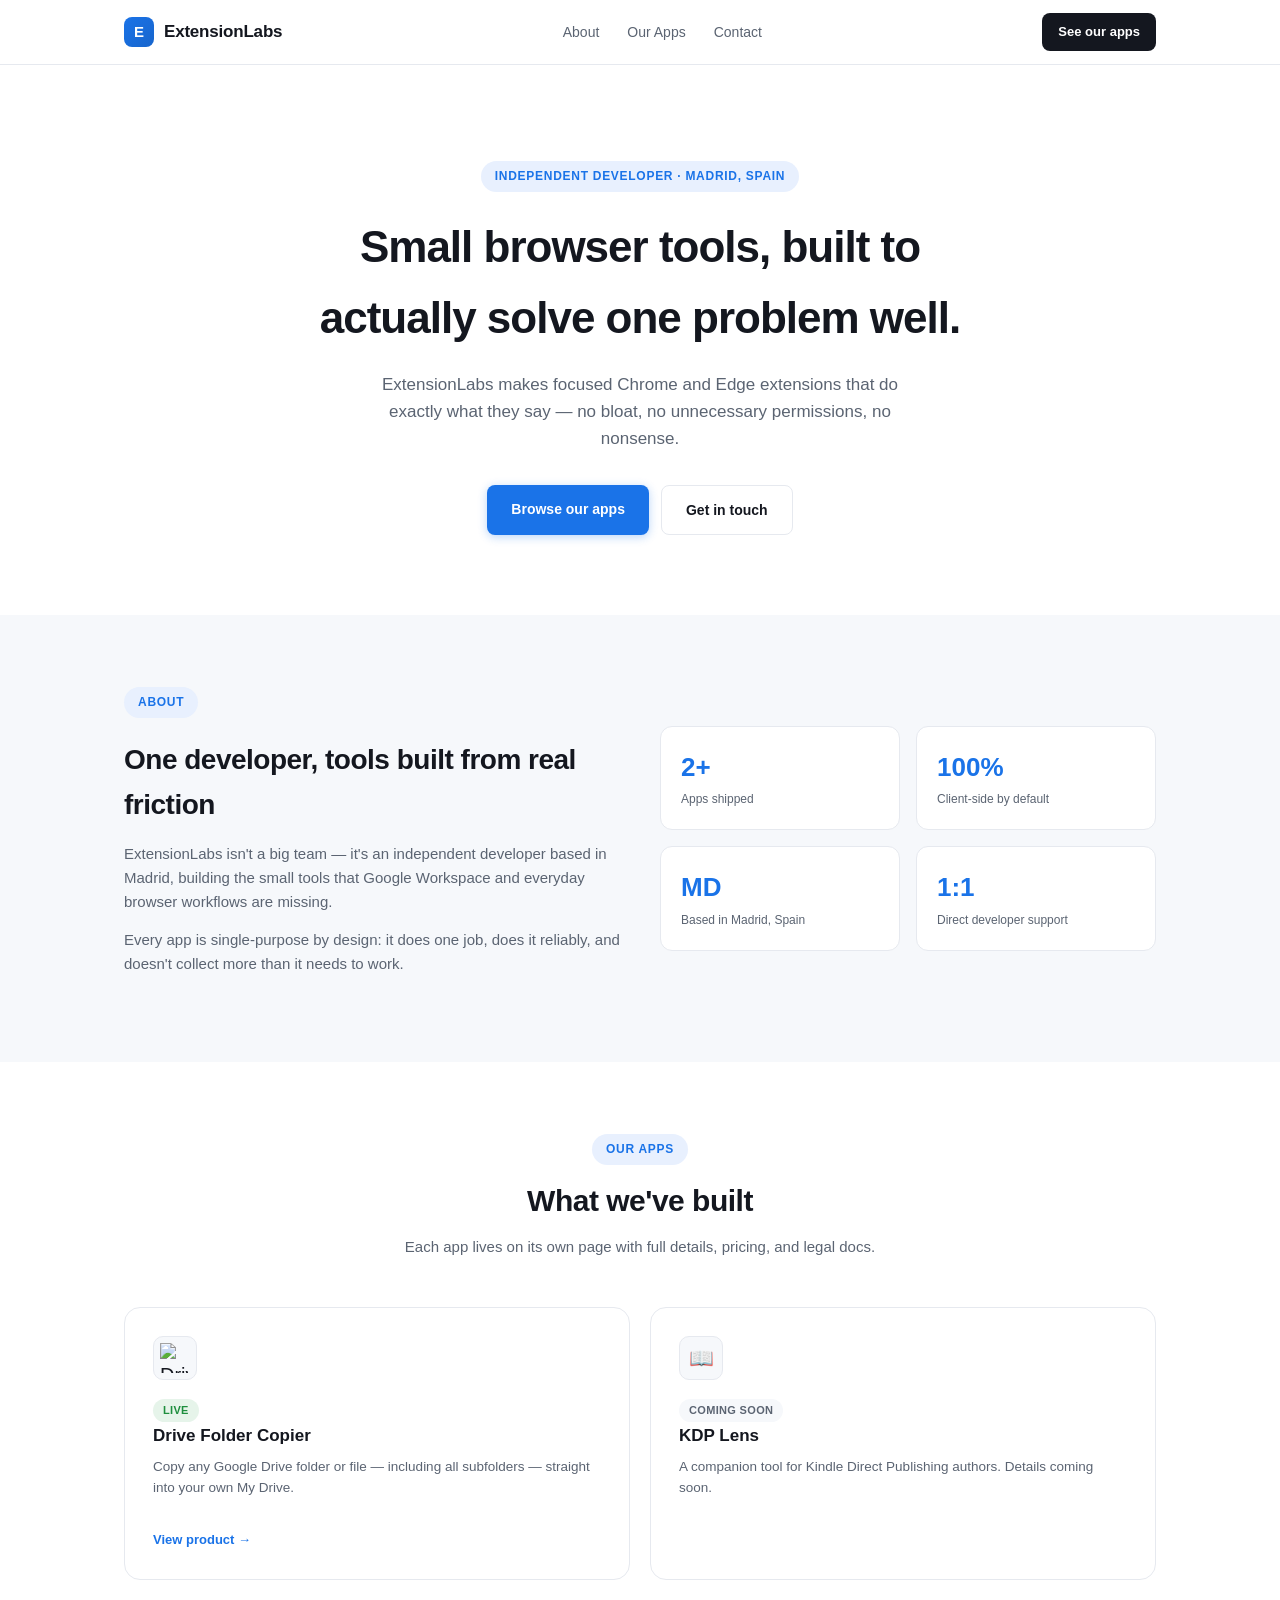
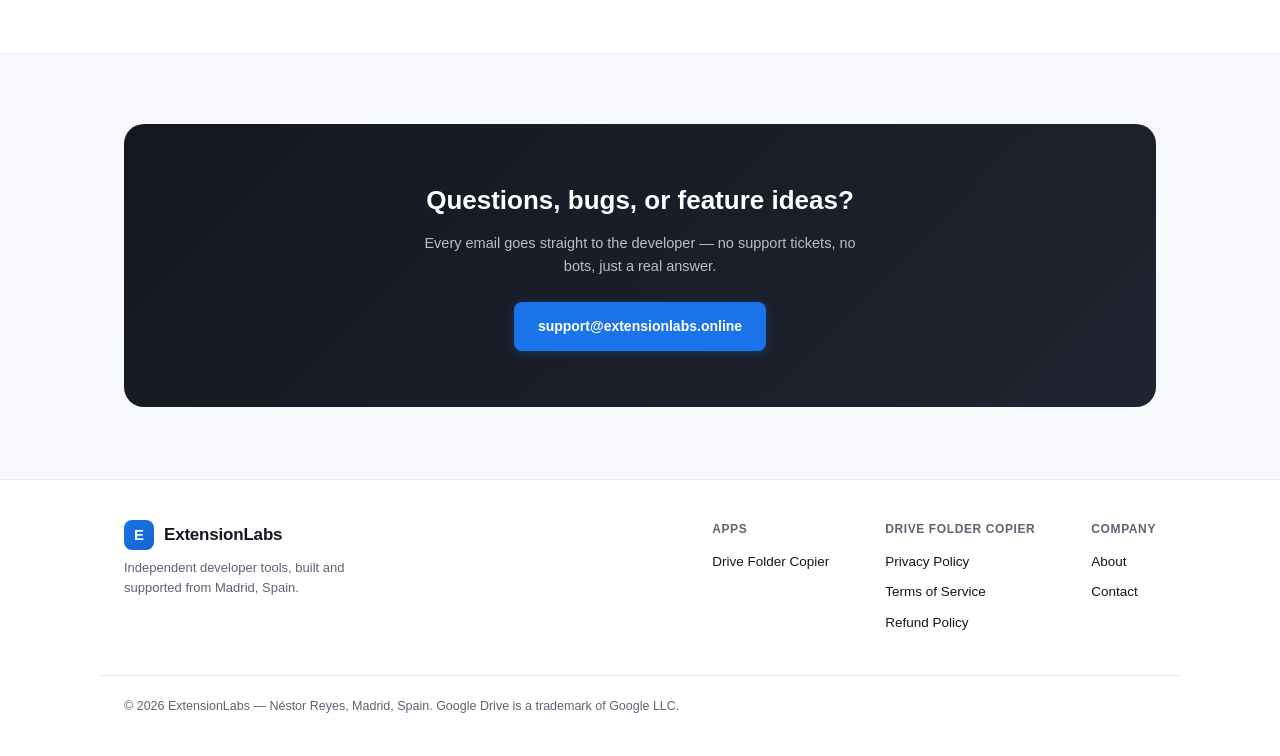
==== commit 171d95e6: "Add files via upload" ====
--- a/index.html
+++ b/index.html
@@ -3,51 +3,137 @@
 <head>
 <meta charset="UTF-8" />
 <meta name="viewport" content="width=device-width, initial-scale=1.0" />
-<title>Drive Folder Copier — ExtensionLabs</title>
-<meta name="description" content="Copy any Google Drive folder or file, including all subfolders, directly into your own My Drive." />
+<title>ExtensionLabs — Small tools, done right</title>
+<meta name="description" content="ExtensionLabs builds small, focused browser extensions and tools by an independent developer in Madrid, Spain." />
 <link rel="icon" type="image/png" href="https://res.cloudinary.com/dbzl75u3h/image/upload/v1786389862/icon512_z0b4hg.png" />
 <style>
-  :root { --blue:#1a73e8; --blue-dark:#1765cc; --ink:#14171f; --muted:#5b6472; --bg:#fff; --bg-soft:#f6f8fb; --border:#e6e9ef; }
+  :root {
+    --blue: #1a73e8;
+    --blue-dark: #1765cc;
+    --ink: #14171f;
+    --muted: #5b6472;
+    --bg: #ffffff;
+    --bg-soft: #f6f8fb;
+    --border: #e6e9ef;
+  }
   * { box-sizing: border-box; margin: 0; padding: 0; }
-  body { font-family: "Google Sans", Roboto, Arial, sans-serif; color: var(--ink); line-height: 1.6; }
+  html { scroll-behavior: smooth; }
+  body {
+    font-family: "Google Sans", Roboto, Arial, sans-serif;
+    color: var(--ink);
+    background: var(--bg);
+    line-height: 1.6;
+  }
   a { color: inherit; text-decoration: none; }
   .wrap { max-width: 1080px; margin: 0 auto; padding: 0 24px; }
-  nav { position: sticky; top: 0; z-index: 20; background: rgba(255,255,255,0.92); backdrop-filter: blur(8px); border-bottom: 1px solid var(--border); }
+
+  /* NAV */
+  nav {
+    position: sticky; top: 0; z-index: 20;
+    background: rgba(255,255,255,0.9);
+    backdrop-filter: blur(8px);
+    border-bottom: 1px solid var(--border);
+  }
   nav .wrap { display: flex; align-items: center; justify-content: space-between; height: 64px; }
-  .brand { display: flex; align-items: center; gap: 10px; font-weight: 700; font-size: 17px; }
-  .brand .mark { width: 30px; height: 30px; border-radius: 8px; background: linear-gradient(135deg, var(--blue), var(--blue-dark)); display: flex; align-items: center; justify-content: center; color: #fff; font-size: 15px; font-weight: 800; }
-  .crumb { font-size: 13px; color: var(--muted); }
-  .hero { padding: 72px 0 56px; text-align: center; }
-  .hero-icon { width: 64px; height: 64px; margin: 0 auto 20px; }
-  .hero-icon img { width: 100%; height: 100%; object-fit: contain; }
-  .eyebrow { display: inline-block; font-size: 12px; font-weight: 700; letter-spacing: 0.06em; text-transform: uppercase; color: var(--blue); background: #e8f0fe; padding: 6px 14px; border-radius: 999px; margin-bottom: 20px; }
-  .hero h1 { font-size: 38px; font-weight: 800; letter-spacing: -1px; max-width: 620px; margin: 0 auto 16px; }
-  .hero p { font-size: 16px; color: var(--muted); max-width: 500px; margin: 0 auto 28px; }
-  .btn-primary { background: var(--blue); color: #fff; padding: 13px 24px; border-radius: 8px; font-weight: 600; font-size: 14px; display: inline-block; box-shadow: 0 2px 10px rgba(26,115,232,0.3); }
-  .section { padding: 56px 0; }
+  .brand { display: flex; align-items: center; gap: 10px; font-weight: 700; font-size: 17px; letter-spacing: -0.2px; }
+  .brand .mark {
+    width: 30px; height: 30px; border-radius: 8px;
+    background: linear-gradient(135deg, var(--blue), var(--blue-dark));
+    display: flex; align-items: center; justify-content: center;
+    color: #fff; font-size: 15px; font-weight: 800;
+  }
+  .nav-links { display: flex; gap: 28px; font-size: 14px; font-weight: 500; color: var(--muted); }
+  .nav-links a:hover { color: var(--ink); }
+  .nav-cta {
+    background: var(--ink); color: #fff; padding: 9px 16px; border-radius: 8px; font-size: 13px; font-weight: 600;
+  }
+
+  /* HERO */
+  .hero { padding: 96px 0 80px; text-align: center; }
+  .eyebrow {
+    display: inline-block; font-size: 12px; font-weight: 700; letter-spacing: 0.06em;
+    text-transform: uppercase; color: var(--blue); background: #e8f0fe;
+    padding: 6px 14px; border-radius: 999px; margin-bottom: 20px;
+  }
+  .hero h1 { font-size: 44px; font-weight: 800; letter-spacing: -1px; max-width: 680px; margin: 0 auto 18px; }
+  .hero p { font-size: 17px; color: var(--muted); max-width: 520px; margin: 0 auto 32px; }
+  .hero-ctas { display: flex; gap: 12px; justify-content: center; }
+  .btn-primary {
+    background: var(--blue); color: #fff; padding: 13px 24px; border-radius: 8px; font-weight: 600; font-size: 14px;
+    box-shadow: 0 2px 10px rgba(26,115,232,0.3);
+  }
+  .btn-secondary {
+    background: #fff; color: var(--ink); border: 1px solid var(--border); padding: 13px 24px; border-radius: 8px; font-weight: 600; font-size: 14px;
+  }
+
+  /* SECTION HEADER */
+  .section { padding: 72px 0; }
   .section.soft { background: var(--bg-soft); }
-  .section h2 { font-size: 24px; font-weight: 800; letter-spacing: -0.5px; margin-bottom: 24px; text-align: center; }
-  .feature-grid { display: grid; grid-template-columns: repeat(2, 1fr); gap: 16px; }
-  .feature { background: #fff; border: 1px solid var(--border); border-radius: 12px; padding: 20px; font-size: 14px; }
-  .feature strong { display: block; margin-bottom: 4px; font-size: 15px; }
-  .feature span { color: var(--muted); }
-  .use-list { max-width: 460px; margin: 0 auto; list-style: none; }
-  .use-list li { padding: 10px 0; border-bottom: 1px solid var(--border); font-size: 14.5px; }
-  .use-list li:last-child { border-bottom: none; }
-  .plans { display: grid; grid-template-columns: repeat(3, 1fr); gap: 16px; }
-  .plan { background: #fff; border: 1px solid var(--border); border-radius: 14px; padding: 24px; }
-  .plan h3 { font-size: 16px; font-weight: 700; margin-bottom: 4px; }
-  .plan .who { font-size: 12.5px; color: var(--muted); margin-bottom: 14px; }
-  .plan .prices { font-size: 13px; margin-bottom: 12px; }
-  .plan .prices div { padding: 4px 0; display: flex; justify-content: space-between; }
-  .plan .prices span:first-child { color: var(--muted); }
-  .plan .prices span:last-child { font-weight: 600; }
-  .plan .limit { font-size: 12px; color: var(--blue); background: #e8f0fe; padding: 6px 10px; border-radius: 6px; }
-  .free-note { text-align: center; font-size: 13.5px; color: var(--muted); margin-top: 20px; }
-  footer { border-top: 1px solid var(--border); padding: 32px 0; text-align: center; font-size: 12.5px; color: var(--muted); }
-  footer a { color: var(--muted); margin: 0 8px; }
-  footer a:hover { color: var(--blue); }
-  @media (max-width: 720px) { .feature-grid, .plans { grid-template-columns: 1fr; } .hero h1 { font-size: 28px; } }
+  .section-head { text-align: center; max-width: 560px; margin: 0 auto 48px; }
+  .section-head .eyebrow { margin-bottom: 12px; }
+  .section-head h2 { font-size: 30px; font-weight: 800; letter-spacing: -0.5px; margin-bottom: 10px; }
+  .section-head p { color: var(--muted); font-size: 15px; }
+
+  /* ABOUT */
+  .about-grid { display: grid; grid-template-columns: 1fr 1fr; gap: 40px; align-items: center; }
+  .about-grid h2 { font-size: 28px; font-weight: 800; letter-spacing: -0.5px; margin-bottom: 14px; }
+  .about-grid p { color: var(--muted); font-size: 15px; margin-bottom: 14px; }
+  .about-stats { display: grid; grid-template-columns: 1fr 1fr; gap: 16px; }
+  .stat { background: #fff; border: 1px solid var(--border); border-radius: 12px; padding: 20px; }
+  .stat .num { font-size: 26px; font-weight: 800; color: var(--blue); }
+  .stat .label { font-size: 12px; color: var(--muted); margin-top: 2px; }
+
+  /* APPS GRID */
+  .apps-grid { display: grid; grid-template-columns: repeat(2, 1fr); gap: 20px; }
+  .app-card {
+    background: #fff; border: 1px solid var(--border); border-radius: 16px; padding: 28px;
+    transition: box-shadow 0.15s ease, transform 0.15s ease;
+  }
+  .app-card:hover { box-shadow: 0 8px 24px rgba(20,23,31,0.08); transform: translateY(-2px); }
+  .app-icon {
+    width: 44px; height: 44px; border-radius: 10px; display: flex; align-items: center; justify-content: center;
+    font-size: 20px; margin-bottom: 16px;
+  }
+  .app-icon.img-icon { background: var(--bg-soft); border: 1px solid var(--border); padding: 6px; }
+  .app-icon.img-icon img { width: 100%; height: 100%; object-fit: contain; }
+  .app-card.live .app-icon:not(.img-icon) { background: linear-gradient(135deg, var(--blue), var(--blue-dark)); color: #fff; }
+  .app-card.soon .app-icon { background: var(--bg-soft); color: var(--muted); border: 1px solid var(--border); }
+  .app-card h3 { font-size: 17px; font-weight: 700; margin-bottom: 6px; }
+  .app-card p { color: var(--muted); font-size: 13.5px; margin-bottom: 16px; min-height: 44px; }
+  .app-card .tag {
+    display: inline-block; font-size: 11px; font-weight: 700; padding: 3px 10px; border-radius: 999px; letter-spacing: 0.03em;
+  }
+  .app-card.live .tag { background: #e6f4ea; color: #1e8e3e; }
+  .app-card.soon .tag { background: var(--bg-soft); color: var(--muted); }
+  .app-card .link { display: inline-block; margin-top: 14px; font-size: 13px; font-weight: 600; color: var(--blue); }
+
+  /* CONTACT */
+  .contact-box {
+    background: linear-gradient(135deg, var(--ink), #1f2430);
+    border-radius: 20px; padding: 56px 40px; text-align: center; color: #fff;
+  }
+  .contact-box h2 { font-size: 26px; font-weight: 800; margin-bottom: 10px; }
+  .contact-box p { color: #b9bfca; max-width: 440px; margin: 0 auto 24px; font-size: 14.5px; }
+  .contact-box .btn-primary { display: inline-block; }
+
+  /* FOOTER */
+  footer { border-top: 1px solid var(--border); padding: 40px 0; }
+  .footer-grid { display: flex; justify-content: space-between; align-items: flex-start; flex-wrap: wrap; gap: 24px; }
+  .footer-brand .brand { margin-bottom: 8px; }
+  .footer-brand p { color: var(--muted); font-size: 13px; max-width: 280px; }
+  .footer-cols { display: flex; gap: 56px; }
+  .footer-col h4 { font-size: 12px; text-transform: uppercase; letter-spacing: 0.05em; color: var(--muted); margin-bottom: 12px; }
+  .footer-col a { display: block; font-size: 13.5px; color: var(--ink); margin-bottom: 9px; }
+  .footer-col a:hover { color: var(--blue); }
+  .footer-bottom { margin-top: 32px; padding-top: 20px; border-top: 1px solid var(--border); font-size: 12.5px; color: var(--muted); }
+
+  @media (max-width: 720px) {
+    .hero h1 { font-size: 32px; }
+    .about-grid, .apps-grid { grid-template-columns: 1fr; }
+    .nav-links { display: none; }
+    .footer-grid { flex-direction: column; }
+    .footer-cols { gap: 32px; }
+  }
 </style>
 </head>
 <body>
@@ -55,91 +141,106 @@
 <nav>
   <div class="wrap">
     <a class="brand" href="/"><span class="mark">E</span>ExtensionLabs</a>
-    <span class="crumb"><a href="/">Home</a> / Drive Folder Copier</span>
+    <div class="nav-links">
+      <a href="#about">About</a>
+      <a href="#apps">Our Apps</a>
+      <a href="#contact">Contact</a>
+    </div>
+    <a class="nav-cta" href="#apps">See our apps</a>
   </div>
 </nav>
 
 <section class="hero">
   <div class="wrap">
-    <div class="hero-icon"><img src="https://res.cloudinary.com/dbzl75u3h/image/upload/v1786389862/icon512_z0b4hg.png" alt="Drive Folder Copier icon" /></div>
-    <span class="eyebrow">Chrome & Edge extension</span>
-    <h1>Copy any Google Drive folder or file — subfolders included.</h1>
-    <p>Select what to copy using Google Drive's own picker, choose where it goes, and decide whether to keep the sharing permissions.</p>
-    <a class="btn-primary" href="mailto:support@extensionlabs.online">Get in touch</a>
-  </div>
-</section>
-
-<section class="section soft">
-  <div class="wrap">
-    <h2>What it does</h2>
-    <div class="feature-grid">
-      <div class="feature"><strong>Copy folders or files</strong><span>Full recursive copy, including every subfolder and file inside.</span></div>
-      <div class="feature"><strong>Native folder picker</strong><span>Select what to copy using Google Drive's own interface — no manual links.</span></div>
-      <div class="feature"><strong>Choose your destination</strong><span>Pick exactly where the copy lands in your Drive.</span></div>
-      <div class="feature"><strong>Permissions control</strong><span>Keep or remove the copy's sharing permissions, your choice.</span></div>
-    </div>
-  </div>
-</section>
-
-<section class="section">
-  <div class="wrap">
-    <h2>Common uses</h2>
-    <ul class="use-list">
-      <li>Copy a folder someone shared with you</li>
-      <li>Create backups of important folders</li>
-      <li>Reorganize your folder structure</li>
-      <li>Retain access to files from employees who are leaving</li>
-    </ul>
-  </div>
-</section>
-
-<section class="section soft">
-  <div class="wrap">
-    <h2>Plans</h2>
-    <div class="plans">
-      <div class="plan">
-        <h3>Essential</h3>
-        <div class="who">For individual, occasional use</div>
-        <div class="prices">
-          <div><span>Monthly</span><span>$3.99</span></div>
-          <div><span>Yearly</span><span>$29</span></div>
-          <div><span>Perpetual</span><span>$67 one-time</span></div>
-        </div>
-        <div class="limit">Up to 250GB per copy</div>
-      </div>
-      <div class="plan">
-        <h3>Advanced</h3>
-        <div class="who">For professionals and small teams</div>
-        <div class="prices">
-          <div><span>Monthly</span><span>$6.99</span></div>
-          <div><span>Yearly</span><span>$49</span></div>
-          <div><span>Perpetual</span><span>$107 one-time</span></div>
-        </div>
-        <div class="limit">Up to 3TB per copy</div>
-      </div>
-      <div class="plan">
-        <h3>Business</h3>
-        <div class="who">For organizations and critical operations</div>
-        <div class="prices">
-          <div><span>Monthly</span><span>from $19.99</span></div>
-          <div><span>Yearly</span><span>from $179</span></div>
-          <div><span>Perpetual</span><span>from $367 one-time</span></div>
-        </div>
-        <div class="limit">Up to 100TB per copy</div>
-      </div>
-    </div>
-    <p class="free-note">A free tier includes 2 lifetime copy operations before requiring an upgrade.</p>
+    <span class="eyebrow">Independent developer · Madrid, Spain</span>
+    <h1>Small browser tools, built to actually solve one problem well.</h1>
+    <p>ExtensionLabs makes focused Chrome and Edge extensions that do exactly what they say — no bloat, no unnecessary permissions, no nonsense.</p>
+    <div class="hero-ctas">
+      <a class="btn-primary" href="#apps">Browse our apps</a>
+      <a class="btn-secondary" href="#contact">Get in touch</a>
+    </div>
+  </div>
+</section>
+
+<section class="section soft" id="about">
+  <div class="wrap about-grid">
+    <div>
+      <span class="eyebrow">About</span>
+      <h2>One developer, tools built from real friction</h2>
+      <p>ExtensionLabs isn't a big team — it's an independent developer based in Madrid, building the small tools that Google Workspace and everyday browser workflows are missing.</p>
+      <p>Every app is single-purpose by design: it does one job, does it reliably, and doesn't collect more than it needs to work.</p>
+    </div>
+    <div class="about-stats">
+      <div class="stat"><div class="num">2+</div><div class="label">Apps shipped</div></div>
+      <div class="stat"><div class="num">100%</div><div class="label">Client-side by default</div></div>
+      <div class="stat"><div class="num">MD</div><div class="label">Based in Madrid, Spain</div></div>
+      <div class="stat"><div class="num">1:1</div><div class="label">Direct developer support</div></div>
+    </div>
+  </div>
+</section>
+
+<section class="section" id="apps">
+  <div class="wrap">
+    <div class="section-head">
+      <span class="eyebrow">Our Apps</span>
+      <h2>What we've built</h2>
+      <p>Each app lives on its own page with full details, pricing, and legal docs.</p>
+    </div>
+    <div class="apps-grid">
+      <a class="app-card live" href="/drive-folder-copier/">
+        <div class="app-icon img-icon"><img src="https://res.cloudinary.com/dbzl75u3h/image/upload/v1786389862/icon512_z0b4hg.png" alt="Drive Folder Copier icon" /></div>
+        <span class="tag">LIVE</span>
+        <h3>Drive Folder Copier</h3>
+        <p>Copy any Google Drive folder or file — including all subfolders — straight into your own My Drive.</p>
+        <span class="link">View product →</span>
+      </a>
+      <div class="app-card soon">
+        <div class="app-icon">📖</div>
+        <span class="tag">COMING SOON</span>
+        <h3>KDP Lens</h3>
+        <p>A companion tool for Kindle Direct Publishing authors. Details coming soon.</p>
+      </div>
+    </div>
+  </div>
+</section>
+
+<section class="section soft" id="contact">
+  <div class="wrap">
+    <div class="contact-box">
+      <h2>Questions, bugs, or feature ideas?</h2>
+      <p>Every email goes straight to the developer — no support tickets, no bots, just a real answer.</p>
+      <a class="btn-primary" href="mailto:support@extensionlabs.online">support@extensionlabs.online</a>
+    </div>
   </div>
 </section>
 
 <footer>
-  <p>
-    <a href="legal-pages/privacy.html">Privacy Policy</a> ·
-    <a href="legal-pages/terms.html">Terms of Service</a> ·
-    <a href="legal-pages/refunds.html">Refund Policy</a> ·
-    <a href="mailto:support@extensionlabs.online">Contact</a>
-  </p>
-  <p style="margin-top:8px;">Google Drive is a trademark of Google LLC.</p>
+  <div class="wrap footer-grid">
+    <div class="footer-brand">
+      <a class="brand" href="/"><span class="mark">E</span>ExtensionLabs</a>
+      <p>Independent developer tools, built and supported from Madrid, Spain.</p>
+    </div>
+    <div class="footer-cols">
+      <div class="footer-col">
+        <h4>Apps</h4>
+        <a href="/drive-folder-copier/">Drive Folder Copier</a>
+      </div>
+      <div class="footer-col">
+        <h4>Drive Folder Copier</h4>
+        <a href="/drive-folder-copier/legal-pages/privacy.html">Privacy Policy</a>
+        <a href="/drive-folder-copier/legal-pages/terms.html">Terms of Service</a>
+        <a href="/drive-folder-copier/legal-pages/refunds.html">Refund Policy</a>
+      </div>
+      <div class="footer-col">
+        <h4>Company</h4>
+        <a href="#about">About</a>
+        <a href="mailto:support@extensionlabs.online">Contact</a>
+      </div>
+    </div>
+  </div>
+  <div class="wrap footer-bottom">
+    © 2026 ExtensionLabs — Néstor Reyes, Madrid, Spain. Google Drive is a trademark of Google LLC.
+  </div>
 </footer>
 
 </body>
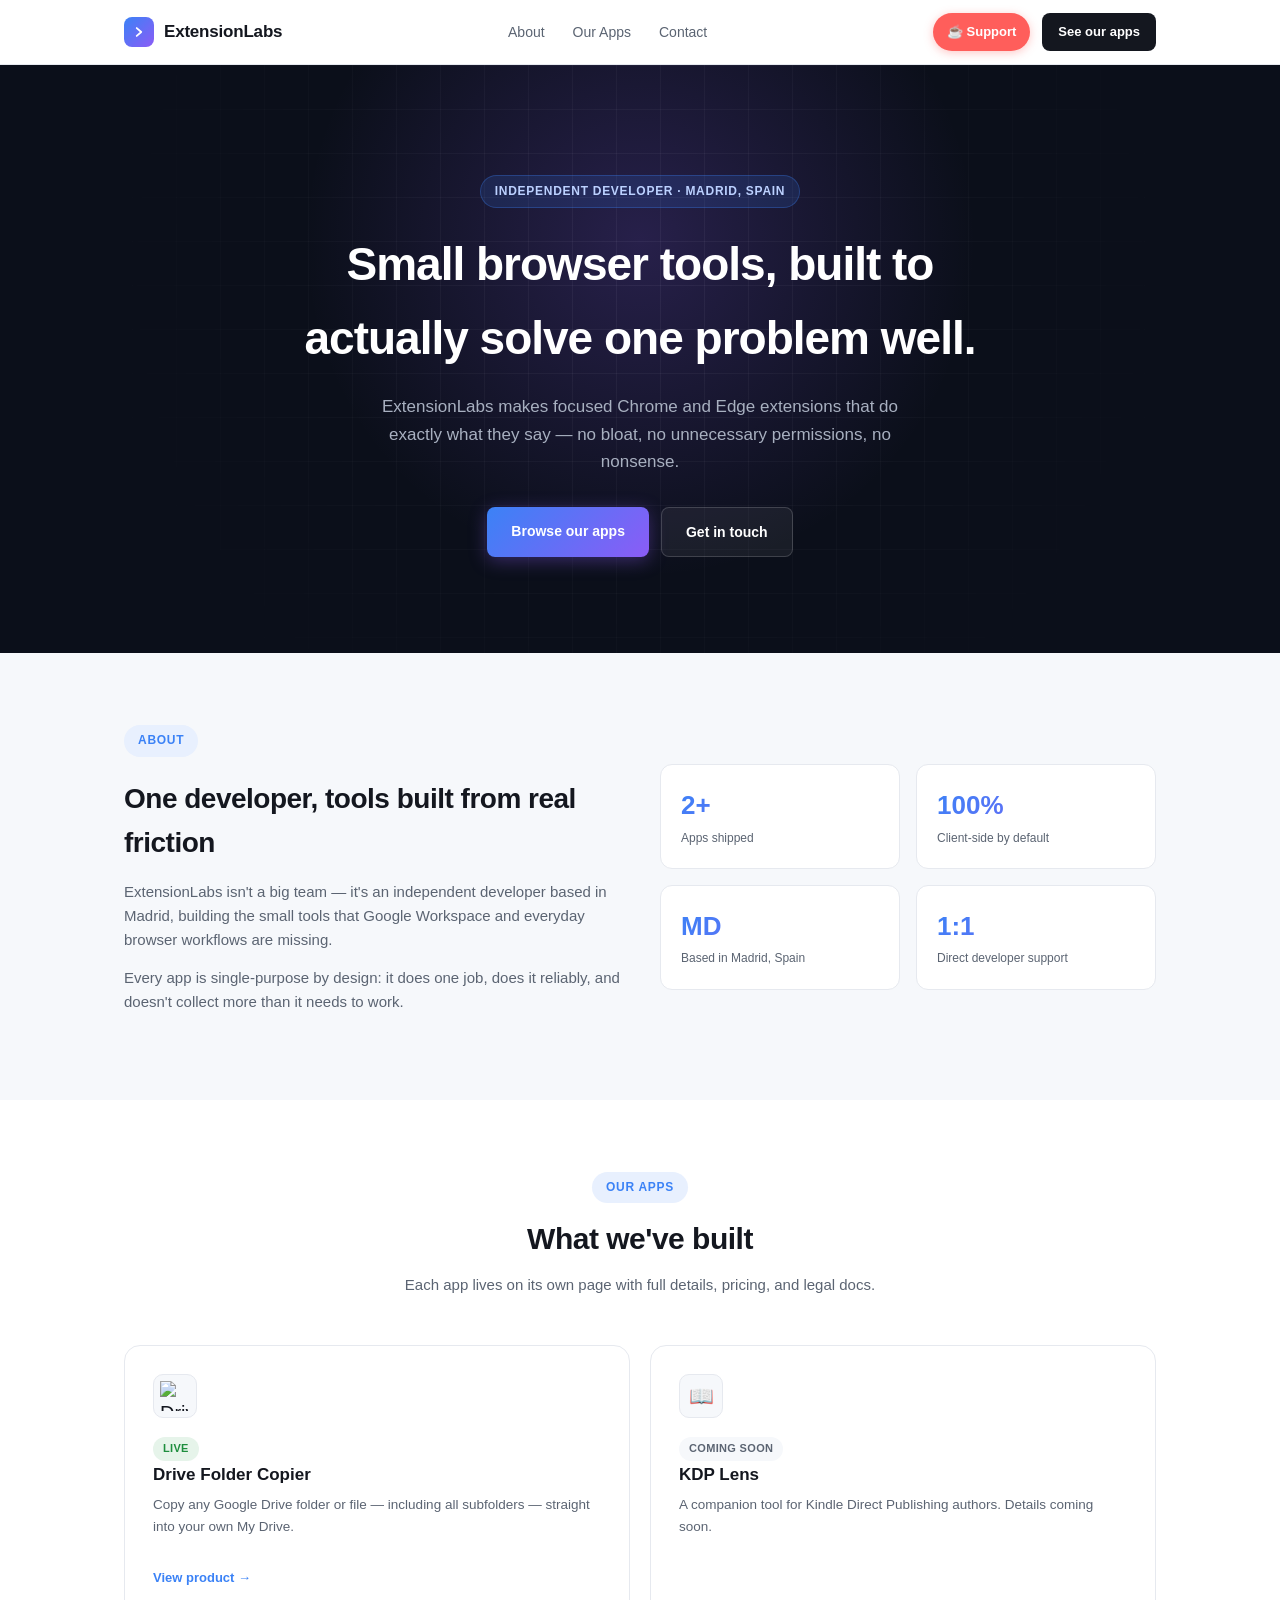
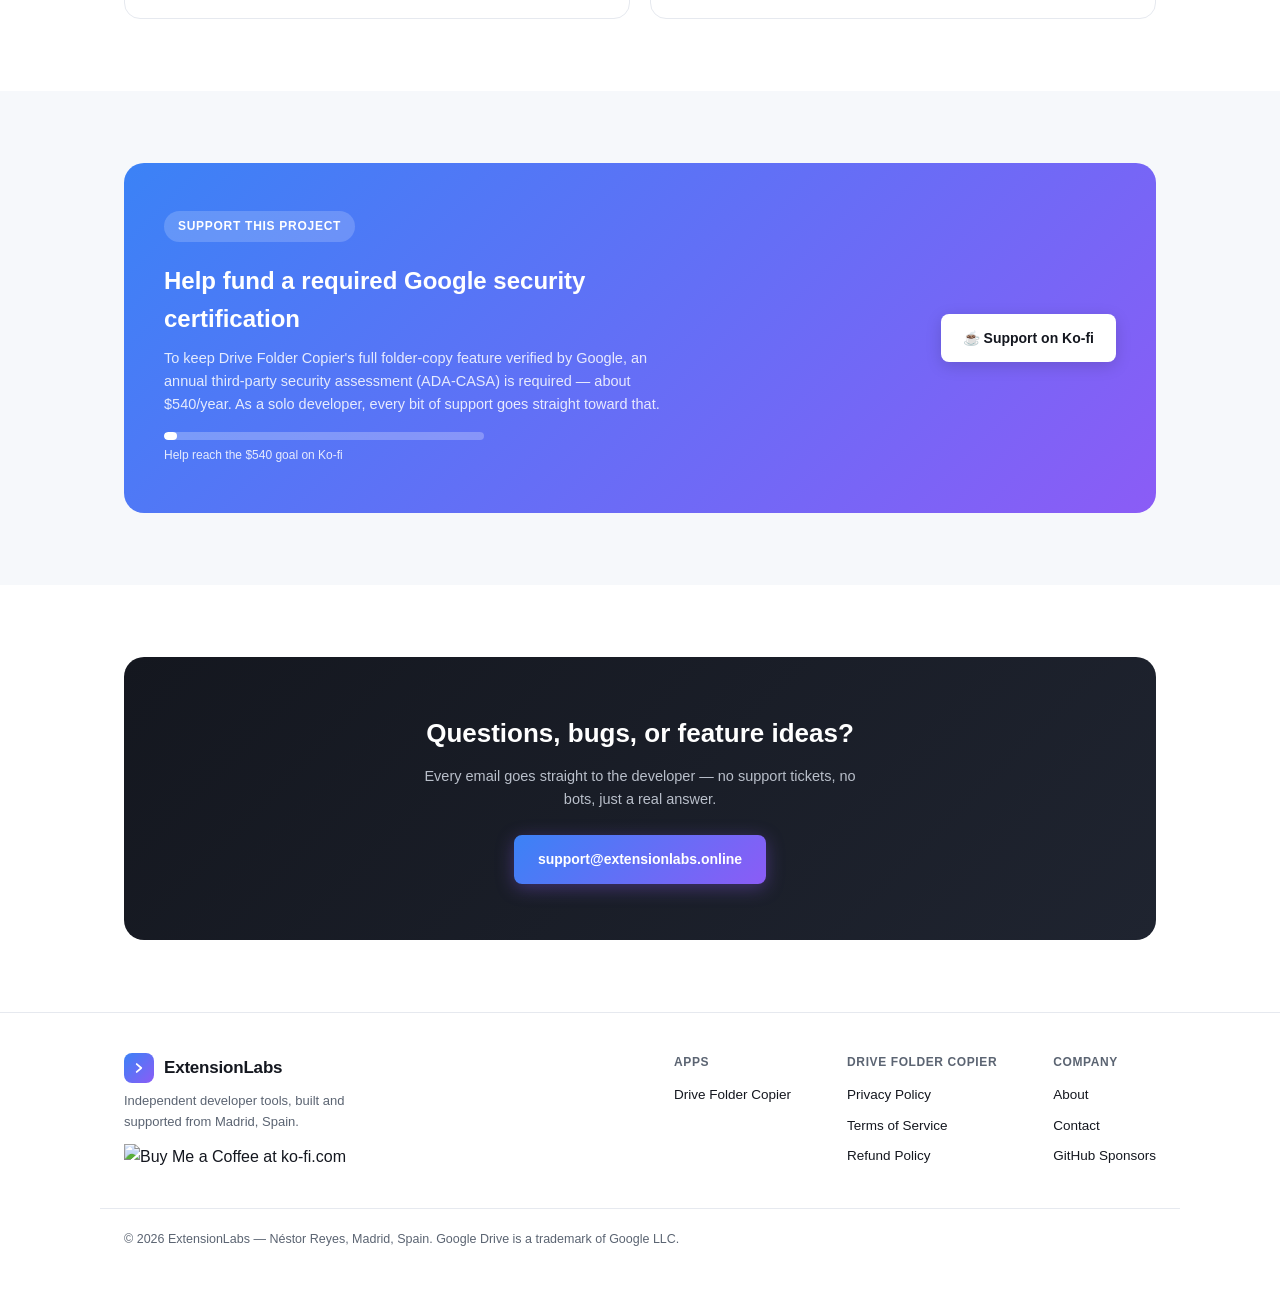
==== commit 17154fb4: "Redesign site: new logo/favicon, cursor-glow hero, Ko-fi integration - New elegant SVG mark (gradien" ====
--- a/index.html
+++ b/index.html
@@ -5,16 +5,20 @@
 <meta name="viewport" content="width=device-width, initial-scale=1.0" />
 <title>ExtensionLabs — Small tools, done right</title>
 <meta name="description" content="ExtensionLabs builds small, focused browser extensions and tools by an independent developer in Madrid, Spain." />
-<link rel="icon" type="image/png" href="https://res.cloudinary.com/dbzl75u3h/image/upload/v1786389862/icon512_z0b4hg.png" />
+<link rel="icon" type="image/svg+xml" href="/favicon.svg" />
 <style>
   :root {
-    --blue: #1a73e8;
-    --blue-dark: #1765cc;
+    --blue: #3b82f6;
+    --violet: #8b5cf6;
+    --grad: linear-gradient(135deg, var(--blue), var(--violet));
     --ink: #14171f;
     --muted: #5b6472;
     --bg: #ffffff;
     --bg-soft: #f6f8fb;
     --border: #e6e9ef;
+    --hero-bg: #0b0f1a;
+    --hero-line: rgba(255,255,255,0.06);
+    --kofi: #ff5e5b;
   }
   * { box-sizing: border-box; margin: 0; padding: 0; }
   html { scroll-behavior: smooth; }
@@ -27,6 +31,14 @@
   a { color: inherit; text-decoration: none; }
   .wrap { max-width: 1080px; margin: 0 auto; padding: 0 24px; }
 
+  /* LOGO MARK (reused: nav, footer, favicon uses the same shape via /favicon.svg) */
+  .mark {
+    width: 30px; height: 30px; border-radius: 8px; flex-shrink: 0;
+    background: var(--grad);
+    display: flex; align-items: center; justify-content: center;
+  }
+  .mark svg { width: 60%; height: 60%; }
+
   /* NAV */
   nav {
     position: sticky; top: 0; z-index: 20;
@@ -36,41 +48,79 @@
   }
   nav .wrap { display: flex; align-items: center; justify-content: space-between; height: 64px; }
   .brand { display: flex; align-items: center; gap: 10px; font-weight: 700; font-size: 17px; letter-spacing: -0.2px; }
-  .brand .mark {
-    width: 30px; height: 30px; border-radius: 8px;
-    background: linear-gradient(135deg, var(--blue), var(--blue-dark));
-    display: flex; align-items: center; justify-content: center;
-    color: #fff; font-size: 15px; font-weight: 800;
-  }
-  .nav-links { display: flex; gap: 28px; font-size: 14px; font-weight: 500; color: var(--muted); }
+  .nav-links { display: flex; align-items: center; gap: 28px; font-size: 14px; font-weight: 500; color: var(--muted); }
   .nav-links a:hover { color: var(--ink); }
+  .nav-right { display: flex; align-items: center; gap: 12px; }
   .nav-cta {
     background: var(--ink); color: #fff; padding: 9px 16px; border-radius: 8px; font-size: 13px; font-weight: 600;
   }
-
-  /* HERO */
-  .hero { padding: 96px 0 80px; text-align: center; }
+  .nav-support {
+    display: flex; align-items: center; gap: 6px;
+    background: var(--kofi); color: #fff; padding: 9px 14px; border-radius: 999px; font-size: 13px; font-weight: 700;
+    transition: transform 0.15s ease, box-shadow 0.15s ease;
+    box-shadow: 0 2px 10px rgba(255,94,91,0.35);
+  }
+  .nav-support:hover { transform: translateY(-1px); box-shadow: 0 4px 14px rgba(255,94,91,0.45); }
+
+  /* HERO — dark, with a cursor-following glow + faint grid */
+  .hero {
+    position: relative;
+    overflow: hidden;
+    background-color: var(--hero-bg);
+    color: #fff;
+    padding: 110px 0 96px;
+    text-align: center;
+  }
+  .hero::before {
+    /* grid, fades toward the edges */
+    content: "";
+    position: absolute; inset: 0;
+    background-image:
+      linear-gradient(var(--hero-line) 1px, transparent 1px),
+      linear-gradient(90deg, var(--hero-line) 1px, transparent 1px);
+    background-size: 44px 44px;
+    -webkit-mask-image: radial-gradient(circle at 50% 35%, black, transparent 75%);
+    mask-image: radial-gradient(circle at 50% 35%, black, transparent 75%);
+    pointer-events: none;
+  }
+  .hero::after {
+    /* the glow that tracks the cursor */
+    content: "";
+    position: absolute; inset: 0;
+    background: radial-gradient(560px circle at var(--mx, 50%) var(--my, 30%), rgba(139,92,246,0.22), transparent 60%);
+    transition: background 0.05s linear;
+    pointer-events: none;
+  }
+  .hero .wrap { position: relative; z-index: 1; }
   .eyebrow {
     display: inline-block; font-size: 12px; font-weight: 700; letter-spacing: 0.06em;
-    text-transform: uppercase; color: var(--blue); background: #e8f0fe;
+    text-transform: uppercase; color: #bcd1ff; background: rgba(59,130,246,0.15);
+    border: 1px solid rgba(59,130,246,0.3);
     padding: 6px 14px; border-radius: 999px; margin-bottom: 20px;
   }
-  .hero h1 { font-size: 44px; font-weight: 800; letter-spacing: -1px; max-width: 680px; margin: 0 auto 18px; }
-  .hero p { font-size: 17px; color: var(--muted); max-width: 520px; margin: 0 auto 32px; }
-  .hero-ctas { display: flex; gap: 12px; justify-content: center; }
+  .hero h1 { font-size: 46px; font-weight: 800; letter-spacing: -1px; max-width: 700px; margin: 0 auto 18px; }
+  .hero p { font-size: 17px; color: #a8b0c0; max-width: 520px; margin: 0 auto 32px; }
+  .hero-ctas { display: flex; gap: 12px; justify-content: center; flex-wrap: wrap; }
   .btn-primary {
-    background: var(--blue); color: #fff; padding: 13px 24px; border-radius: 8px; font-weight: 600; font-size: 14px;
-    box-shadow: 0 2px 10px rgba(26,115,232,0.3);
-  }
+    background: var(--grad); color: #fff; padding: 13px 24px; border-radius: 8px; font-weight: 600; font-size: 14px;
+    box-shadow: 0 4px 18px rgba(139,92,246,0.35);
+    transition: transform 0.15s ease, box-shadow 0.15s ease;
+  }
+  .btn-primary:hover { transform: translateY(-1px); box-shadow: 0 6px 22px rgba(139,92,246,0.45); }
   .btn-secondary {
-    background: #fff; color: var(--ink); border: 1px solid var(--border); padding: 13px 24px; border-radius: 8px; font-weight: 600; font-size: 14px;
-  }
+    background: rgba(255,255,255,0.06); color: #fff; border: 1px solid rgba(255,255,255,0.16);
+    padding: 13px 24px; border-radius: 8px; font-weight: 600; font-size: 14px;
+    transition: background 0.15s ease;
+  }
+  .btn-secondary:hover { background: rgba(255,255,255,0.12); }
+  .btn-secondary.on-light { background: #fff; color: var(--ink); border: 1px solid var(--border); }
+  .btn-secondary.on-light:hover { background: var(--bg-soft); }
 
   /* SECTION HEADER */
   .section { padding: 72px 0; }
   .section.soft { background: var(--bg-soft); }
   .section-head { text-align: center; max-width: 560px; margin: 0 auto 48px; }
-  .section-head .eyebrow { margin-bottom: 12px; }
+  .section-head .eyebrow { color: var(--blue); background: #e8f0fe; border: none; margin-bottom: 12px; }
   .section-head h2 { font-size: 30px; font-weight: 800; letter-spacing: -0.5px; margin-bottom: 10px; }
   .section-head p { color: var(--muted); font-size: 15px; }
 
@@ -78,25 +128,29 @@
   .about-grid { display: grid; grid-template-columns: 1fr 1fr; gap: 40px; align-items: center; }
   .about-grid h2 { font-size: 28px; font-weight: 800; letter-spacing: -0.5px; margin-bottom: 14px; }
   .about-grid p { color: var(--muted); font-size: 15px; margin-bottom: 14px; }
+  .about-grid .eyebrow { color: var(--blue); background: #e8f0fe; border: none; }
   .about-stats { display: grid; grid-template-columns: 1fr 1fr; gap: 16px; }
   .stat { background: #fff; border: 1px solid var(--border); border-radius: 12px; padding: 20px; }
-  .stat .num { font-size: 26px; font-weight: 800; color: var(--blue); }
+  .stat .num {
+    font-size: 26px; font-weight: 800;
+    background: var(--grad); -webkit-background-clip: text; background-clip: text; color: transparent;
+  }
   .stat .label { font-size: 12px; color: var(--muted); margin-top: 2px; }
 
   /* APPS GRID */
   .apps-grid { display: grid; grid-template-columns: repeat(2, 1fr); gap: 20px; }
   .app-card {
     background: #fff; border: 1px solid var(--border); border-radius: 16px; padding: 28px;
-    transition: box-shadow 0.15s ease, transform 0.15s ease;
-  }
-  .app-card:hover { box-shadow: 0 8px 24px rgba(20,23,31,0.08); transform: translateY(-2px); }
+    transition: box-shadow 0.15s ease, transform 0.15s ease, border-color 0.15s ease;
+  }
+  .app-card:hover { box-shadow: 0 8px 28px rgba(59,130,246,0.14); transform: translateY(-2px); border-color: #cddcfb; }
   .app-icon {
     width: 44px; height: 44px; border-radius: 10px; display: flex; align-items: center; justify-content: center;
     font-size: 20px; margin-bottom: 16px;
   }
   .app-icon.img-icon { background: var(--bg-soft); border: 1px solid var(--border); padding: 6px; }
   .app-icon.img-icon img { width: 100%; height: 100%; object-fit: contain; }
-  .app-card.live .app-icon:not(.img-icon) { background: linear-gradient(135deg, var(--blue), var(--blue-dark)); color: #fff; }
+  .app-card.live .app-icon:not(.img-icon) { background: var(--grad); color: #fff; }
   .app-card.soon .app-icon { background: var(--bg-soft); color: var(--muted); border: 1px solid var(--border); }
   .app-card h3 { font-size: 17px; font-weight: 700; margin-bottom: 6px; }
   .app-card p { color: var(--muted); font-size: 13.5px; margin-bottom: 16px; min-height: 44px; }
@@ -107,6 +161,29 @@
   .app-card.soon .tag { background: var(--bg-soft); color: var(--muted); }
   .app-card .link { display: inline-block; margin-top: 14px; font-size: 13px; font-weight: 600; color: var(--blue); }
 
+  /* SUPPORT */
+  .support-box {
+    background: var(--grad);
+    border-radius: 20px; padding: 48px 40px; color: #fff;
+    display: flex; align-items: center; justify-content: space-between; gap: 32px; flex-wrap: wrap;
+  }
+  .support-box .copy { max-width: 520px; }
+  .support-box .eyebrow { color: #fff; background: rgba(255,255,255,0.18); border: none; }
+  .support-box h2 { font-size: 24px; font-weight: 800; margin-bottom: 8px; }
+  .support-box p { color: rgba(255,255,255,0.85); font-size: 14.5px; }
+  .support-box .goal-track { margin-top: 16px; max-width: 320px; }
+  .support-box .goal-bar { height: 8px; background: rgba(255,255,255,0.25); border-radius: 999px; overflow: hidden; }
+  .support-box .goal-bar span { display: block; height: 100%; width: 4%; background: #fff; border-radius: 999px; }
+  .support-box .goal-label { font-size: 12px; color: rgba(255,255,255,0.85); margin-top: 6px; }
+  .btn-kofi {
+    display: inline-flex; align-items: center; gap: 8px;
+    background: #fff; color: var(--ink); padding: 13px 22px; border-radius: 8px; font-weight: 700; font-size: 14px;
+    box-shadow: 0 4px 16px rgba(0,0,0,0.15);
+    transition: transform 0.15s ease;
+    flex-shrink: 0;
+  }
+  .btn-kofi:hover { transform: translateY(-1px); }
+
   /* CONTACT */
   .contact-box {
     background: linear-gradient(135deg, var(--ink), #1f2430);
@@ -120,8 +197,8 @@
   footer { border-top: 1px solid var(--border); padding: 40px 0; }
   .footer-grid { display: flex; justify-content: space-between; align-items: flex-start; flex-wrap: wrap; gap: 24px; }
   .footer-brand .brand { margin-bottom: 8px; }
-  .footer-brand p { color: var(--muted); font-size: 13px; max-width: 280px; }
-  .footer-cols { display: flex; gap: 56px; }
+  .footer-brand p { color: var(--muted); font-size: 13px; max-width: 280px; margin-bottom: 12px; }
+  .footer-cols { display: flex; gap: 56px; flex-wrap: wrap; }
   .footer-col h4 { font-size: 12px; text-transform: uppercase; letter-spacing: 0.05em; color: var(--muted); margin-bottom: 12px; }
   .footer-col a { display: block; font-size: 13.5px; color: var(--ink); margin-bottom: 9px; }
   .footer-col a:hover { color: var(--blue); }
@@ -133,6 +210,8 @@
     .nav-links { display: none; }
     .footer-grid { flex-direction: column; }
     .footer-cols { gap: 32px; }
+    .support-box { flex-direction: column; text-align: center; }
+    .support-box .goal-track { margin-left: auto; margin-right: auto; }
   }
 </style>
 </head>
@@ -140,17 +219,25 @@
 
 <nav>
   <div class="wrap">
-    <a class="brand" href="/"><span class="mark">E</span>ExtensionLabs</a>
+    <a class="brand" href="/">
+      <span class="mark">
+        <svg viewBox="0 0 32 32" xmlns="http://www.w3.org/2000/svg"><path d="M12 9 L20 16 L12 23" fill="none" stroke="#FFFFFF" stroke-width="3.2" stroke-linecap="round" stroke-linejoin="round"/></svg>
+      </span>
+      ExtensionLabs
+    </a>
     <div class="nav-links">
       <a href="#about">About</a>
       <a href="#apps">Our Apps</a>
       <a href="#contact">Contact</a>
     </div>
-    <a class="nav-cta" href="#apps">See our apps</a>
+    <div class="nav-right">
+      <a class="nav-support" href="https://ko-fi.com/reyesnes/goal?g=0" target="_blank" rel="noopener">☕ Support</a>
+      <a class="nav-cta" href="#apps">See our apps</a>
+    </div>
   </div>
 </nav>
 
-<section class="hero">
+<section class="hero" id="heroSection">
   <div class="wrap">
     <span class="eyebrow">Independent developer · Madrid, Spain</span>
     <h1>Small browser tools, built to actually solve one problem well.</h1>
@@ -204,7 +291,24 @@
   </div>
 </section>
 
-<section class="section soft" id="contact">
+<section class="section soft">
+  <div class="wrap">
+    <div class="support-box">
+      <div class="copy">
+        <span class="eyebrow">Support this project</span>
+        <h2>Help fund a required Google security certification</h2>
+        <p>To keep Drive Folder Copier's full folder-copy feature verified by Google, an annual third-party security assessment (ADA-CASA) is required — about $540/year. As a solo developer, every bit of support goes straight toward that.</p>
+        <div class="goal-track">
+          <div class="goal-bar"><span></span></div>
+          <div class="goal-label">Help reach the $540 goal on Ko-fi</div>
+        </div>
+      </div>
+      <a class="btn-kofi" href="https://ko-fi.com/reyesnes/goal?g=0" target="_blank" rel="noopener">☕ Support on Ko-fi</a>
+    </div>
+  </div>
+</section>
+
+<section class="section" id="contact">
   <div class="wrap">
     <div class="contact-box">
       <h2>Questions, bugs, or feature ideas?</h2>
@@ -217,8 +321,14 @@
 <footer>
   <div class="wrap footer-grid">
     <div class="footer-brand">
-      <a class="brand" href="/"><span class="mark">E</span>ExtensionLabs</a>
+      <a class="brand" href="/">
+        <span class="mark">
+          <svg viewBox="0 0 32 32" xmlns="http://www.w3.org/2000/svg"><path d="M12 9 L20 16 L12 23" fill="none" stroke="#FFFFFF" stroke-width="3.2" stroke-linecap="round" stroke-linejoin="round"/></svg>
+        </span>
+        ExtensionLabs
+      </a>
       <p>Independent developer tools, built and supported from Madrid, Spain.</p>
+      <a href='https://ko-fi.com/F5E827GIB0' target='_blank' rel="noopener"><img height='36' style='border:0px;height:36px;' src='https://storage.ko-fi.com/cdn/kofi5.png?v=6' border='0' alt='Buy Me a Coffee at ko-fi.com' /></a>
     </div>
     <div class="footer-cols">
       <div class="footer-col">
@@ -235,6 +345,7 @@
         <h4>Company</h4>
         <a href="#about">About</a>
         <a href="mailto:support@extensionlabs.online">Contact</a>
+        <a href="https://github.com/sponsors/Reyesnes" target="_blank" rel="noopener">GitHub Sponsors</a>
       </div>
     </div>
   </div>
@@ -243,5 +354,22 @@
   </div>
 </footer>
 
+<script>
+  // Cursor-following glow in the hero section — falls back to the static
+  // default position (set in CSS via --mx/--my) on touch devices, where
+  // mousemove never fires.
+  (function () {
+    const hero = document.getElementById('heroSection');
+    if (!hero) return;
+    hero.addEventListener('mousemove', (e) => {
+      const rect = hero.getBoundingClientRect();
+      const x = ((e.clientX - rect.left) / rect.width) * 100;
+      const y = ((e.clientY - rect.top) / rect.height) * 100;
+      hero.style.setProperty('--mx', x + '%');
+      hero.style.setProperty('--my', y + '%');
+    });
+  })();
+</script>
+
 </body>
 </html>
